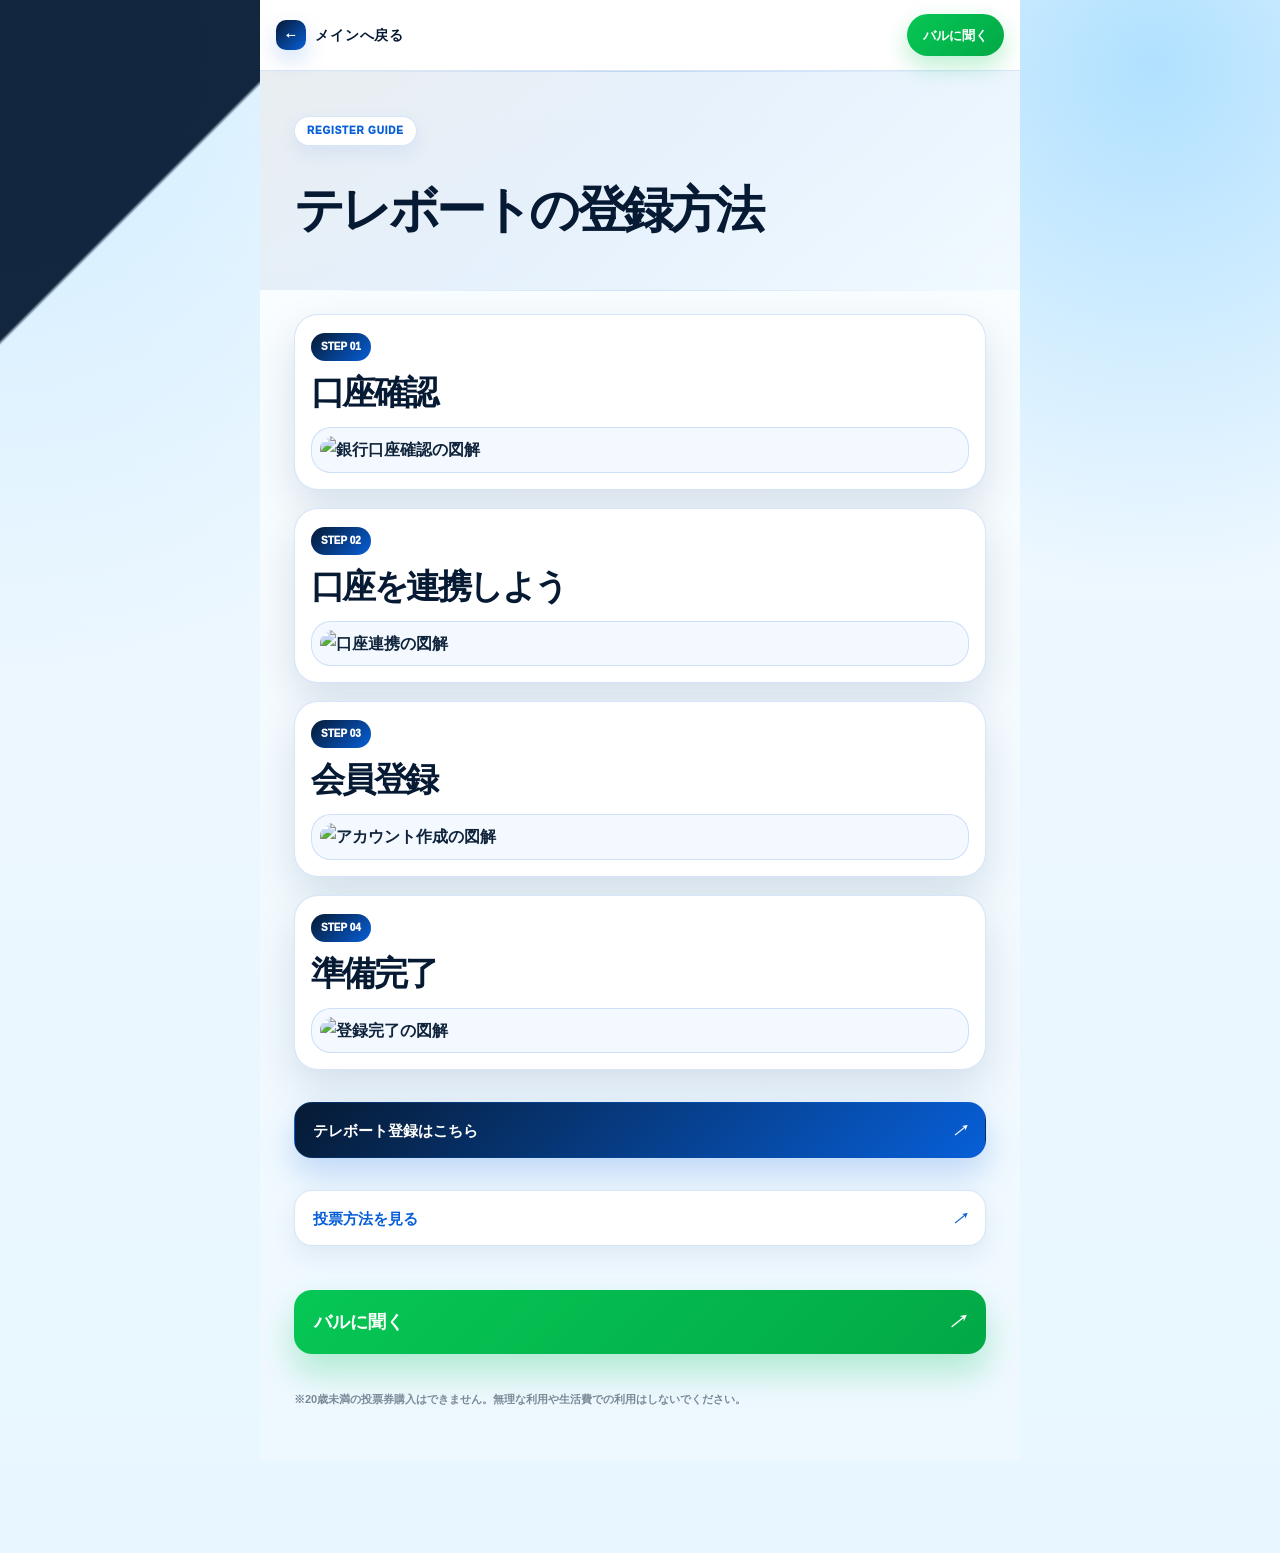
==== register.html @ 145c575f "Add files via upload" ====
<!doctype html>
<html lang="ja">
<head>
  <meta charset="utf-8">
  <meta name="viewport" content="width=device-width, initial-scale=1">
  <title>BARU | テレボート登録方法</title>
  <link rel="stylesheet" href="./style.css">
</head>
<body>
  <div class="site-shell">
    <header class="site-header">
      <a class="brand" href="./index.html#how"><span>←</span>メインへ戻る</a>
      <a class="header-cta" href="https://lin.ee/6KYOaDb" target="_blank" rel="noopener">バルに聞く</a>
    </header>

    <main>
      <section class="section detail-page">
        <p class="label">REGISTER GUIDE</p>
        <h1>テレボートの登録方法</h1>
      </section>

      <section class="section detail-flow">
        <article class="detail-step">
          <small>STEP 01</small>
          <h2>口座確認</h2>
          <figure><img src="./assets/baru-register-step-1.webp" alt="銀行口座確認の図解"></figure>
        </article>

        <article class="detail-step">
          <small>STEP 02</small>
          <h2>口座を連携しよう</h2>
          <figure><img src="./assets/baru-register-step-2.webp" alt="口座連携の図解"></figure>
        </article>

        <article class="detail-step">
          <small>STEP 03</small>
          <h2>会員登録</h2>
          <figure><img src="./assets/baru-register-step-3.webp" alt="アカウント作成の図解"></figure>
        </article>

        <article class="detail-step">
          <small>STEP 04</small>
          <h2>準備完了</h2>
          <figure><img src="./assets/baru-register-step-4.webp" alt="登録完了の図解"></figure>
        </article>

        <a class="secondary-cta teleboat-cta" href="https://www.boatrace.jp/bosyu/sp/apply/" target="_blank" rel="noopener">テレボート登録はこちら <i>↗</i></a>
        <a class="secondary-cta" href="./vote.html">投票方法を見る <i>↗</i></a>
        <a class="primary-cta line-cta large" href="https://lin.ee/6KYOaDb" target="_blank" rel="noopener">バルに聞く <i>↗</i></a>
        <p class="safety-note">※20歳未満の投票券購入はできません。無理な利用や生活費での利用はしないでください。</p>
      </section>
    </main>
  </div>
</body>
</html>
---- style.css ----
:root{
  --bg:#edf7ff;
  --bg2:#f9fdff;
  --card:#ffffff;
  --navy:#061a33;
  --navy2:#073160;
  --blue:#075fd8;
  --blue2:#0aa0ff;
  --sky:#dff4ff;
  --text:#10243c;
  --muted:#63758a;
  --line:#06c755;
  --red:#e94f52;
  --border:rgba(7,95,216,.16);
  --shadow:0 18px 42px rgba(7,49,96,.13);
  --deepShadow:0 24px 52px rgba(6,26,51,.18);
  --font:"BIZ UDPGothic","Yu Gothic UI","Yu Gothic",Meiryo,sans-serif;
}
*{box-sizing:border-box}
html{scroll-behavior:smooth}
body{
  margin:0;
  color:var(--text);
  background:
    linear-gradient(135deg,rgba(6,26,51,.94) 0 12%,transparent 12.2%),
    radial-gradient(circle at 90% 4%,rgba(10,160,255,.30),transparent 28%),
    radial-gradient(circle at 0 0,rgba(10,160,255,.18),transparent 34%),
    linear-gradient(180deg,var(--bg2) 0%,var(--bg) 42%,#e8f7ff 100%);
  font-family:var(--font);
  font-weight:700;
  line-height:1.72;
  overflow-x:hidden;
  padding-bottom:92px;
}
a{color:inherit;text-decoration:none}
img{display:block;max-width:100%}
h1,h2,p{margin:0}
h1,h2{
  color:var(--navy);
  font-family:var(--font);
  font-weight:950;
  letter-spacing:-.075em;
  line-height:1.12;
}
h1{font-size:clamp(40px,12vw,60px)}
h2{font-size:clamp(30px,9.4vw,44px)}

.site-shell{
  width:min(100%,480px);
  margin:0 auto;
  overflow:hidden;
  background:linear-gradient(180deg,#fbfeff,#eef8ff);
}
.site-header{
  position:sticky;
  top:0;
  z-index:20;
  display:flex;
  align-items:center;
  justify-content:space-between;
  padding:14px 16px;
  background:rgba(255,255,255,.88);
  backdrop-filter:blur(14px);
  border-bottom:1px solid var(--border);
}
.brand{
  display:flex;
  align-items:center;
  gap:9px;
  color:var(--navy);
  font:950 14px/1 var(--font);
  letter-spacing:.06em;
}
.brand span{
  display:grid;
  place-items:center;
  width:30px;
  height:30px;
  border-radius:10px;
  color:#fff;
  background:linear-gradient(135deg,var(--navy),var(--blue));
  box-shadow:0 10px 22px rgba(7,95,216,.18);
}
.header-cta{
  display:grid;
  place-items:center;
  min-height:42px;
  padding:0 16px;
  border-radius:999px;
  color:#fff;
  background:linear-gradient(135deg,var(--line),#02a946);
  box-shadow:0 10px 24px rgba(6,199,85,.28);
  font:950 13px/1 var(--font);
}

.section{
  position:relative;
  padding:52px 18px;
}
.section:not(.hero)::before{
  content:"";
  position:absolute;
  left:18px;
  right:18px;
  top:0;
  height:1px;
  background:linear-gradient(90deg,transparent,rgba(7,95,216,.18),transparent);
}
.hero{
  padding:28px 18px 54px;
  background:
    linear-gradient(145deg,rgba(6,26,51,.07),rgba(7,95,216,.08) 46%,rgba(10,160,255,.035)),
    radial-gradient(circle at 92% 8%,rgba(10,160,255,.28),transparent 34%);
}
.hero::before{
  content:"";
  position:absolute;
  top:22px;
  right:-70px;
  width:190px;
  height:30px;
  transform:rotate(-18deg);
  background:linear-gradient(90deg,transparent,rgba(7,95,216,.18),rgba(6,26,51,.24),transparent);
}
.hero-g63{
  position:relative;
  margin:0 0 24px;
  padding:10px;
  overflow:hidden;
  border-radius:26px;
  background:linear-gradient(145deg,#fff,#edf7ff);
  border:1px solid rgba(6,26,51,.12);
  box-shadow:var(--deepShadow);
  transform:rotate(-.8deg);
}
.hero-g63 img{
  width:100%;
  height:310px;
  object-fit:cover;
  object-position:64% center;
  border-radius:20px;
  filter:brightness(.90) contrast(1.05) saturate(.94);
}
.hero-g63 figcaption{
  position:absolute;
  left:24px;
  bottom:24px;
  z-index:1;
  min-height:38px;
  display:inline-flex;
  align-items:center;
  padding:0 14px;
  border-radius:999px;
  color:#fff;
  background:rgba(6,26,51,.82);
  backdrop-filter:blur(8px);
  font:950 14px/1 var(--font);
}
.hero-ledger{
  display:grid;
  grid-template-columns:1fr auto 1fr;
  align-items:center;
  gap:8px;
  margin:0 0 24px;
  padding:10px;
  border-radius:22px;
  background:#fff;
  border:1px solid var(--border);
  box-shadow:var(--shadow);
}
.hero-ledger span{
  display:grid;
  place-items:center;
  min-height:48px;
  padding:0 8px;
  border-radius:16px;
  color:#fff;
  background:linear-gradient(135deg,var(--navy),var(--blue));
  font:950 14px/1 var(--font);
}
.hero-ledger span:first-child{background:linear-gradient(135deg,#ff5a63,#d93649)}
.hero-ledger i{color:var(--blue);font-style:normal;font-weight:950}
.hero h1{
  color:var(--navy);
  text-shadow:0 2px 0 rgba(255,255,255,.9);
}
.hero-copy,.copy{
  margin-top:20px;
  color:var(--muted);
  font-size:14px;
}
.copy p+p{margin-top:12px}

.label{
  display:inline-flex;
  align-items:center;
  min-height:30px;
  margin:0 0 18px;
  padding:6px 12px;
  border-radius:999px;
  color:var(--blue);
  background:#fff;
  border:1px solid var(--border);
  box-shadow:0 8px 20px rgba(7,95,216,.08);
  font:950 10px/1 var(--font);
  letter-spacing:.08em;
}
.label::after{display:none}
.primary-cta{
  display:flex;
  align-items:center;
  justify-content:space-between;
  gap:18px;
  min-height:58px;
  margin-top:26px;
  padding:0 20px;
  border-radius:18px;
  color:#fff;
  background:linear-gradient(135deg,var(--line),#02a946);
  box-shadow:0 18px 34px rgba(6,199,85,.28);
  font:950 17px/1 var(--font);
}
.primary-cta.large{min-height:64px;font-size:18px}
.secondary-cta{
  display:flex;
  align-items:center;
  justify-content:space-between;
  gap:18px;
  min-height:56px;
  margin-top:14px;
  padding:0 18px;
  border-radius:18px;
  color:var(--blue);
  background:#fff;
  border:1px solid var(--border);
  box-shadow:0 10px 24px rgba(7,49,96,.08);
  font:950 15px/1 var(--font);
}
.teleboat-cta{
  color:#fff;
  background:linear-gradient(135deg,var(--navy),var(--blue));
  border-color:rgba(7,95,216,.24);
  box-shadow:0 16px 34px rgba(7,95,216,.22);
}

.result-section,.support-section,.final-section{
  margin:0 14px 20px;
  border-radius:28px;
  background:#fff;
  box-shadow:var(--shadow);
}
.result-section h2,.turning-section h2,.how-section h2,.support-section h2,.voices-section h2,.view-section h2,.final-section h2{
  color:var(--navy);
}
.turning-section{
  background:
    radial-gradient(circle at 92% 12%,rgba(10,160,255,.16),transparent 30%),
    #f5fbff;
}
.recommend-grid{
  display:grid;
  gap:16px;
  margin-top:26px;
}
.recommend-card{
  display:grid;
  grid-template-columns:1fr;
  gap:12px;
  min-height:0;
  padding:12px;
  border-radius:24px;
  background:linear-gradient(145deg,#fff,#f2f9ff);
  border:1px solid var(--border);
  box-shadow:var(--shadow);
}
.recommend-card figure{
  margin:0;
  overflow:hidden;
  border-radius:18px;
  background:#061a33;
}
.recommend-card img{
  width:100%;
  height:190px;
  object-fit:cover;
  object-position:center top;
}
.recommend-card small,.guide-card span{
  color:var(--blue);
  font:950 10px/1 var(--font);
  letter-spacing:.08em;
}
.recommend-card b,.guide-card b{
  display:block;
  margin-top:5px;
  color:var(--navy);
  font-size:23px;
  line-height:1.2;
}
.recommend-card p,.guide-card p{color:var(--muted);font-size:13px}
.recommend-card i{
  display:inline-flex;
  align-items:center;
  justify-content:center;
  min-height:34px;
  width:100%;
  margin-top:4px;
  padding:0 14px;
  border-radius:14px;
  color:#fff;
  background:linear-gradient(135deg,var(--navy),var(--blue));
  font-style:normal;
  font-weight:950;
  font-size:14px;
}
.recommend-card-top img{object-position:center top}
.safety-note{
  margin-top:18px;
  color:#7a8998;
  font-size:11px;
  line-height:1.7;
}

.how-section{
  margin-top:8px;
  border-radius:28px 28px 0 0;
  background:#fff;
  box-shadow:0 -18px 40px rgba(6,26,51,.06);
}
.guide-grid{
  display:grid;
  gap:12px;
  margin-top:24px;
}
.guide-card{
  display:grid;
  min-height:90px;
  padding:16px;
  border-radius:18px;
  background:linear-gradient(135deg,#f3fbff,#fff);
  border:1px solid var(--border);
  box-shadow:0 10px 24px rgba(7,49,96,.08);
}
.guide-card p{
  margin-top:8px;
  display:inline-flex;
  width:max-content;
  min-height:30px;
  align-items:center;
  padding:0 10px;
  border-radius:999px;
  color:#fff;
  background:var(--blue);
  font-weight:950;
}

.support-section{
  color:#fff;
  background:
    linear-gradient(135deg,rgba(255,255,255,.08),transparent),
    linear-gradient(135deg,var(--navy),#064a9c 76%,var(--blue));
}
.support-section h2,.support-section .label{color:#fff}
.support-section .label{
  background:rgba(255,255,255,.12);
  border-color:rgba(255,255,255,.18);
}
.support-section .copy{color:rgba(255,255,255,.78)}

.swipe-hint{
  margin-top:16px;
  color:var(--muted);
  text-align:right;
  font-size:12px;
}
.voice-slider,.result-slider{
  display:flex;
  gap:12px;
  overflow-x:auto;
  scroll-snap-type:x mandatory;
  margin:22px -18px 0;
  padding:0 18px 12px;
}
.voice-slider::-webkit-scrollbar,.result-slider::-webkit-scrollbar{display:none}
.voice-card{
  flex:0 0 82%;
  scroll-snap-align:start;
  min-height:150px;
  margin:0;
  overflow:hidden;
  border-radius:20px;
  background:#fff;
  box-shadow:var(--shadow);
  border:1px solid var(--border);
}
.voice-image-card{padding:0}
.voice-image-card img{
  width:100%;
  aspect-ratio:9/13;
  object-fit:cover;
  object-position:center top;
  filter:contrast(1.02) saturate(.96);
}
.voice-card small{color:var(--blue);font:950 9px var(--font);letter-spacing:.08em}
.voice-card p{margin-top:18px;font-size:22px;line-height:1.5}
.view-section{
  background:linear-gradient(180deg,#f7fcff,#edf7ff);
}
.result-card{
  flex:0 0 82%;
  scroll-snap-align:start;
  margin:0;
  overflow:hidden;
  border-radius:22px;
  background:#fff;
  box-shadow:var(--shadow);
  border:1px solid var(--border);
}
.result-card img{
  width:100%;
  aspect-ratio:3/4;
  object-fit:cover;
  object-position:center;
  filter:brightness(.92) contrast(1.06) saturate(.95);
}
.result-card:first-child img{object-position:center 34%}
.result-card:nth-child(2) img{object-position:center 44%}
.result-card:nth-child(3) img{object-position:center 38%}
.result-card:nth-child(4) img{object-position:center 42%}
.wide-image{
  margin:24px 0 0;
  overflow:hidden;
  border-radius:22px;
  background:#fff;
  box-shadow:var(--shadow);
}
.wide-image img{
  width:100%;
  height:300px;
  object-fit:cover;
  object-position:center 36%;
}
.one-line{
  font-size:clamp(27px,7vw,38px);
  white-space:nowrap;
  letter-spacing:-.08em;
}
.footer{
  padding:32px 18px;
  color:#8292a3;
  font-size:11px;
  letter-spacing:.12em;
}

.detail-page{
  padding-top:44px;
  background:
    linear-gradient(145deg,rgba(6,26,51,.07),rgba(7,95,216,.08) 46%,rgba(10,160,255,.035));
}
.detail-page h1{
  margin-top:18px;
  color:var(--navy);
  font-size:clamp(36px,10vw,50px);
}
.detail-flow{
  display:grid;
  gap:18px;
  padding-top:24px;
}
.detail-step{
  padding:16px;
  border-radius:24px;
  background:#fff;
  border:1px solid var(--border);
  box-shadow:var(--shadow);
}
.detail-step small{
  display:inline-flex;
  align-items:center;
  min-height:28px;
  padding:0 10px;
  border-radius:999px;
  color:#fff;
  background:linear-gradient(135deg,var(--navy),var(--blue));
  font:950 10px/1 var(--font);
}
.detail-step h2{
  margin-top:12px;
  font-size:clamp(24px,7vw,34px);
  color:var(--navy);
}
.detail-step p{
  margin-top:12px;
  color:var(--muted);
  font-size:13px;
}
.detail-step figure{
  margin:16px 0 0;
  padding:8px;
  border-radius:20px;
  background:#f4f9ff;
  border:1px solid var(--border);
  overflow:hidden;
}
.detail-step img{
  width:100%;
  height:auto;
  border-radius:14px;
}

.bottom-nav{
  position:fixed;
  left:50%;
  bottom:12px;
  z-index:40;
  transform:translateX(-50%);
  width:min(448px,calc(100% - 22px));
  display:grid;
  grid-template-columns:repeat(4,1fr);
  gap:8px;
  padding:8px;
  border-radius:20px;
  background:rgba(255,255,255,.88);
  backdrop-filter:blur(14px);
  box-shadow:0 18px 42px rgba(7,49,96,.17);
  border:1px solid var(--border);
}
.bottom-nav a{
  display:grid;
  place-items:center;
  min-height:42px;
  border-radius:14px;
  color:var(--muted);
  font-size:11px;
  font-weight:950;
}
.bottom-nav .win{
  color:#fff;
  background:var(--line);
}

@media (min-width:760px){
  .site-shell{width:min(100%,760px)}
  .section{padding-left:34px;padding-right:34px}
  .guide-grid{grid-template-columns:1fr 1fr}
  .recommend-grid{grid-template-columns:1fr}
  .recommend-card{
    grid-template-columns:250px 1fr;
    align-items:center;
    padding:14px;
  }
  .recommend-card img{
    height:150px;
  }
  .bottom-nav{width:min(720px,calc(100% - 40px))}
}
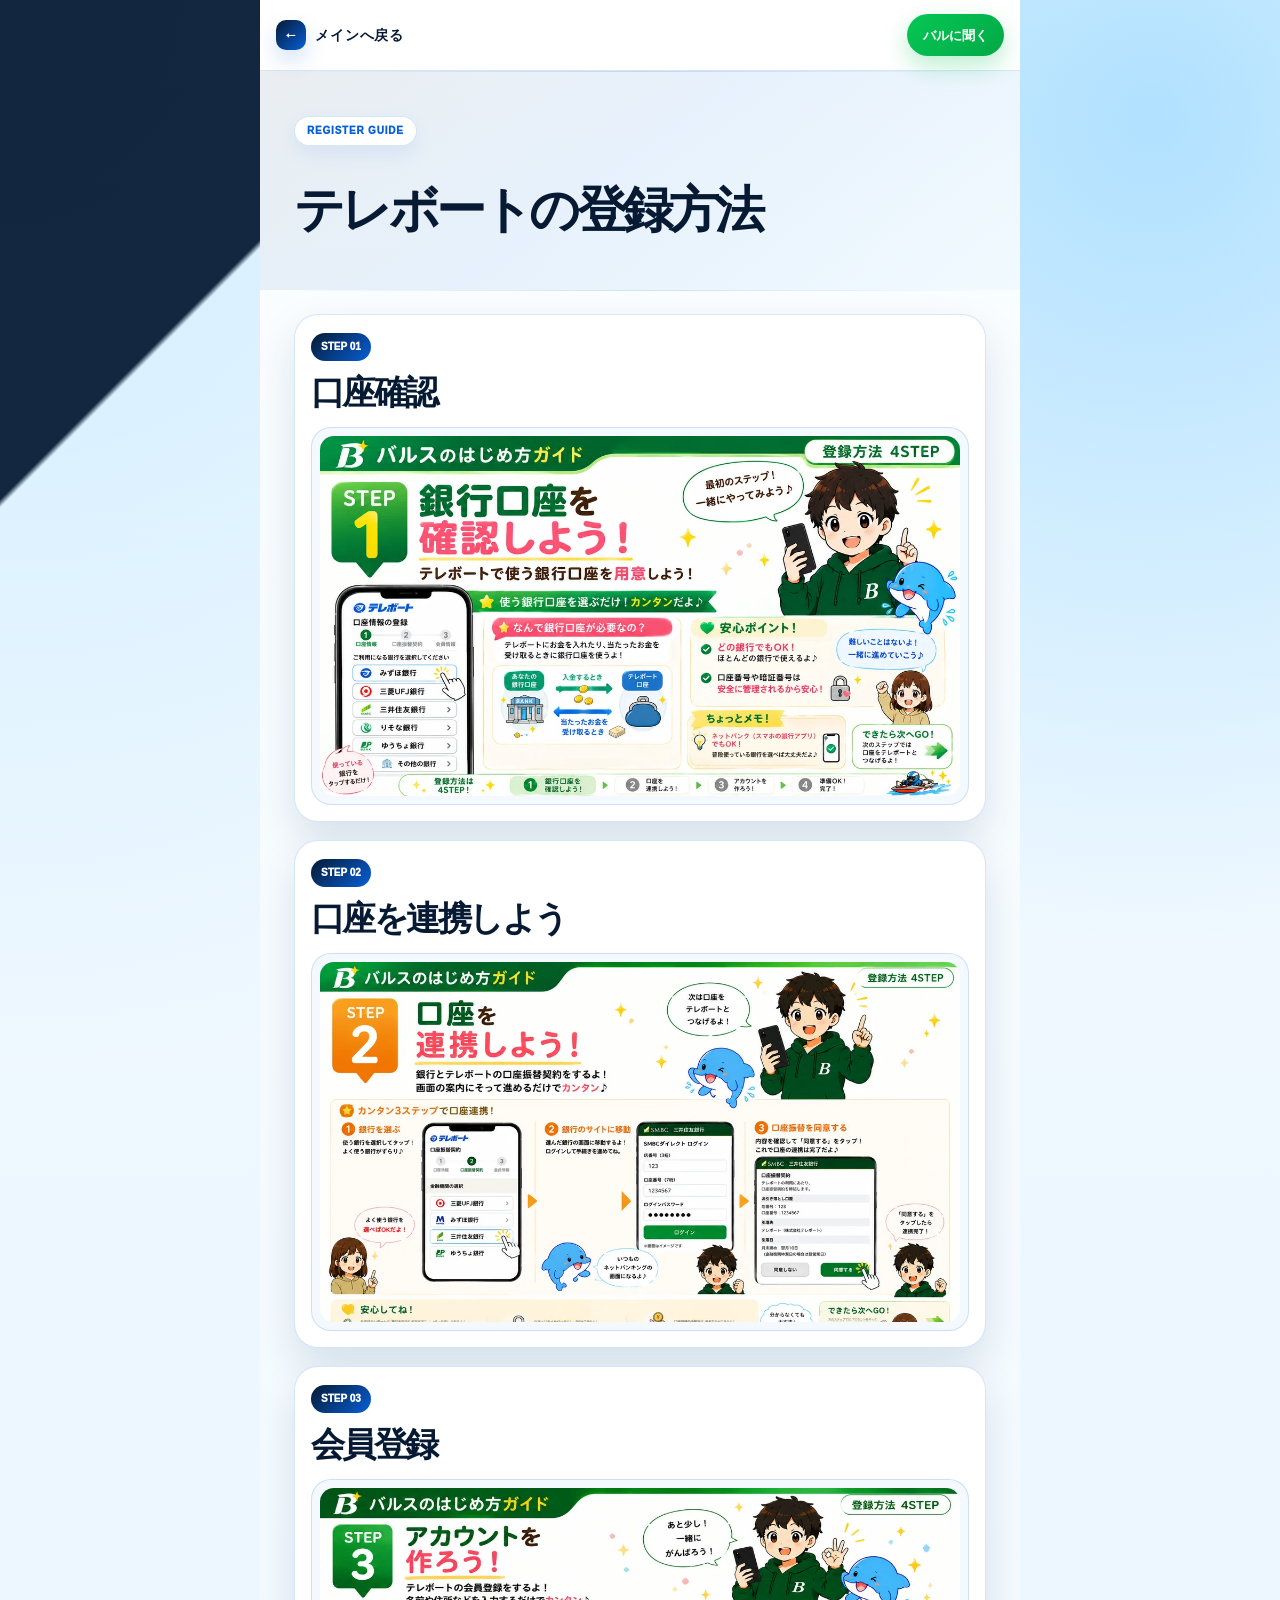
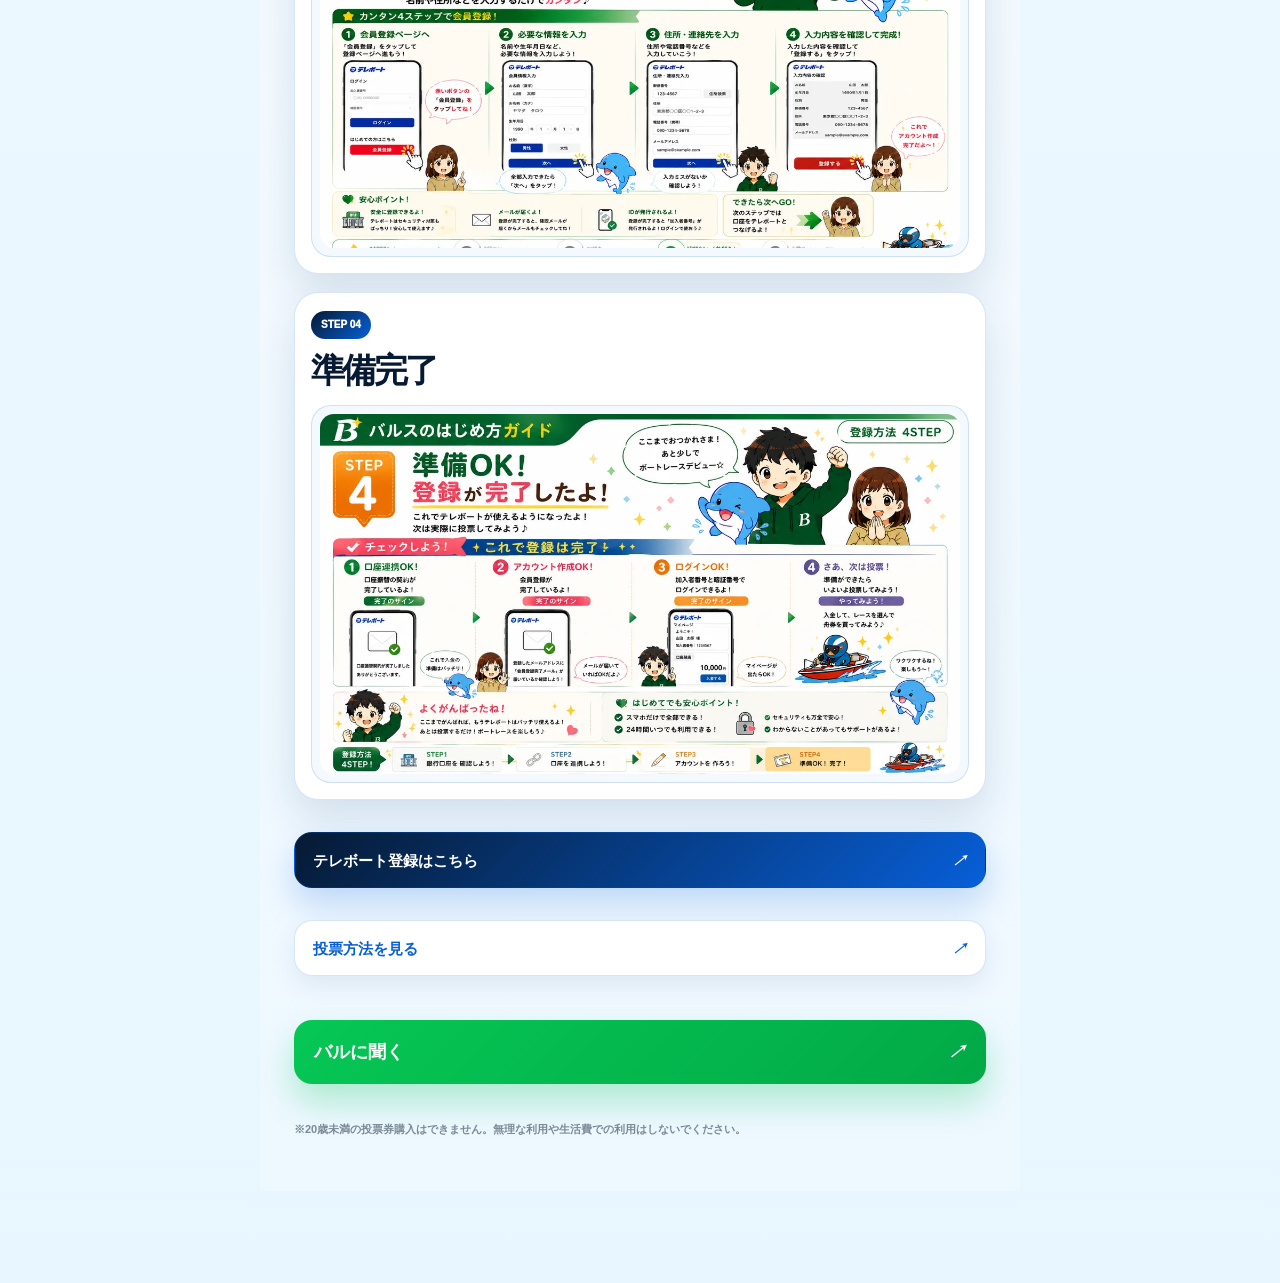
==== commit 2edc5340: "Add files via upload" ====
--- a/register.html
+++ b/register.html
@@ -1,4 +1,4 @@
-<!doctype html>
+﻿<!doctype html>
 <html lang="ja">
 <head>
   <meta charset="utf-8">
@@ -23,25 +23,25 @@
         <article class="detail-step">
           <small>STEP 01</small>
           <h2>口座確認</h2>
-          <figure><img src="./assets/baru-register-step-1.webp" alt="銀行口座確認の図解"></figure>
+          <figure><img src="./baru-register-step-1.webp" alt="銀行口座確認の図解"></figure>
         </article>
 
         <article class="detail-step">
           <small>STEP 02</small>
           <h2>口座を連携しよう</h2>
-          <figure><img src="./assets/baru-register-step-2.webp" alt="口座連携の図解"></figure>
+          <figure><img src="./baru-register-step-2.webp" alt="口座連携の図解"></figure>
         </article>
 
         <article class="detail-step">
           <small>STEP 03</small>
           <h2>会員登録</h2>
-          <figure><img src="./assets/baru-register-step-3.webp" alt="アカウント作成の図解"></figure>
+          <figure><img src="./baru-register-step-3.webp" alt="アカウント作成の図解"></figure>
         </article>
 
         <article class="detail-step">
           <small>STEP 04</small>
           <h2>準備完了</h2>
-          <figure><img src="./assets/baru-register-step-4.webp" alt="登録完了の図解"></figure>
+          <figure><img src="./baru-register-step-4.webp" alt="登録完了の図解"></figure>
         </article>
 
         <a class="secondary-cta teleboat-cta" href="https://www.boatrace.jp/bosyu/sp/apply/" target="_blank" rel="noopener">テレボート登録はこちら <i>↗</i></a>
@@ -53,3 +53,4 @@
   </div>
 </body>
 </html>
+
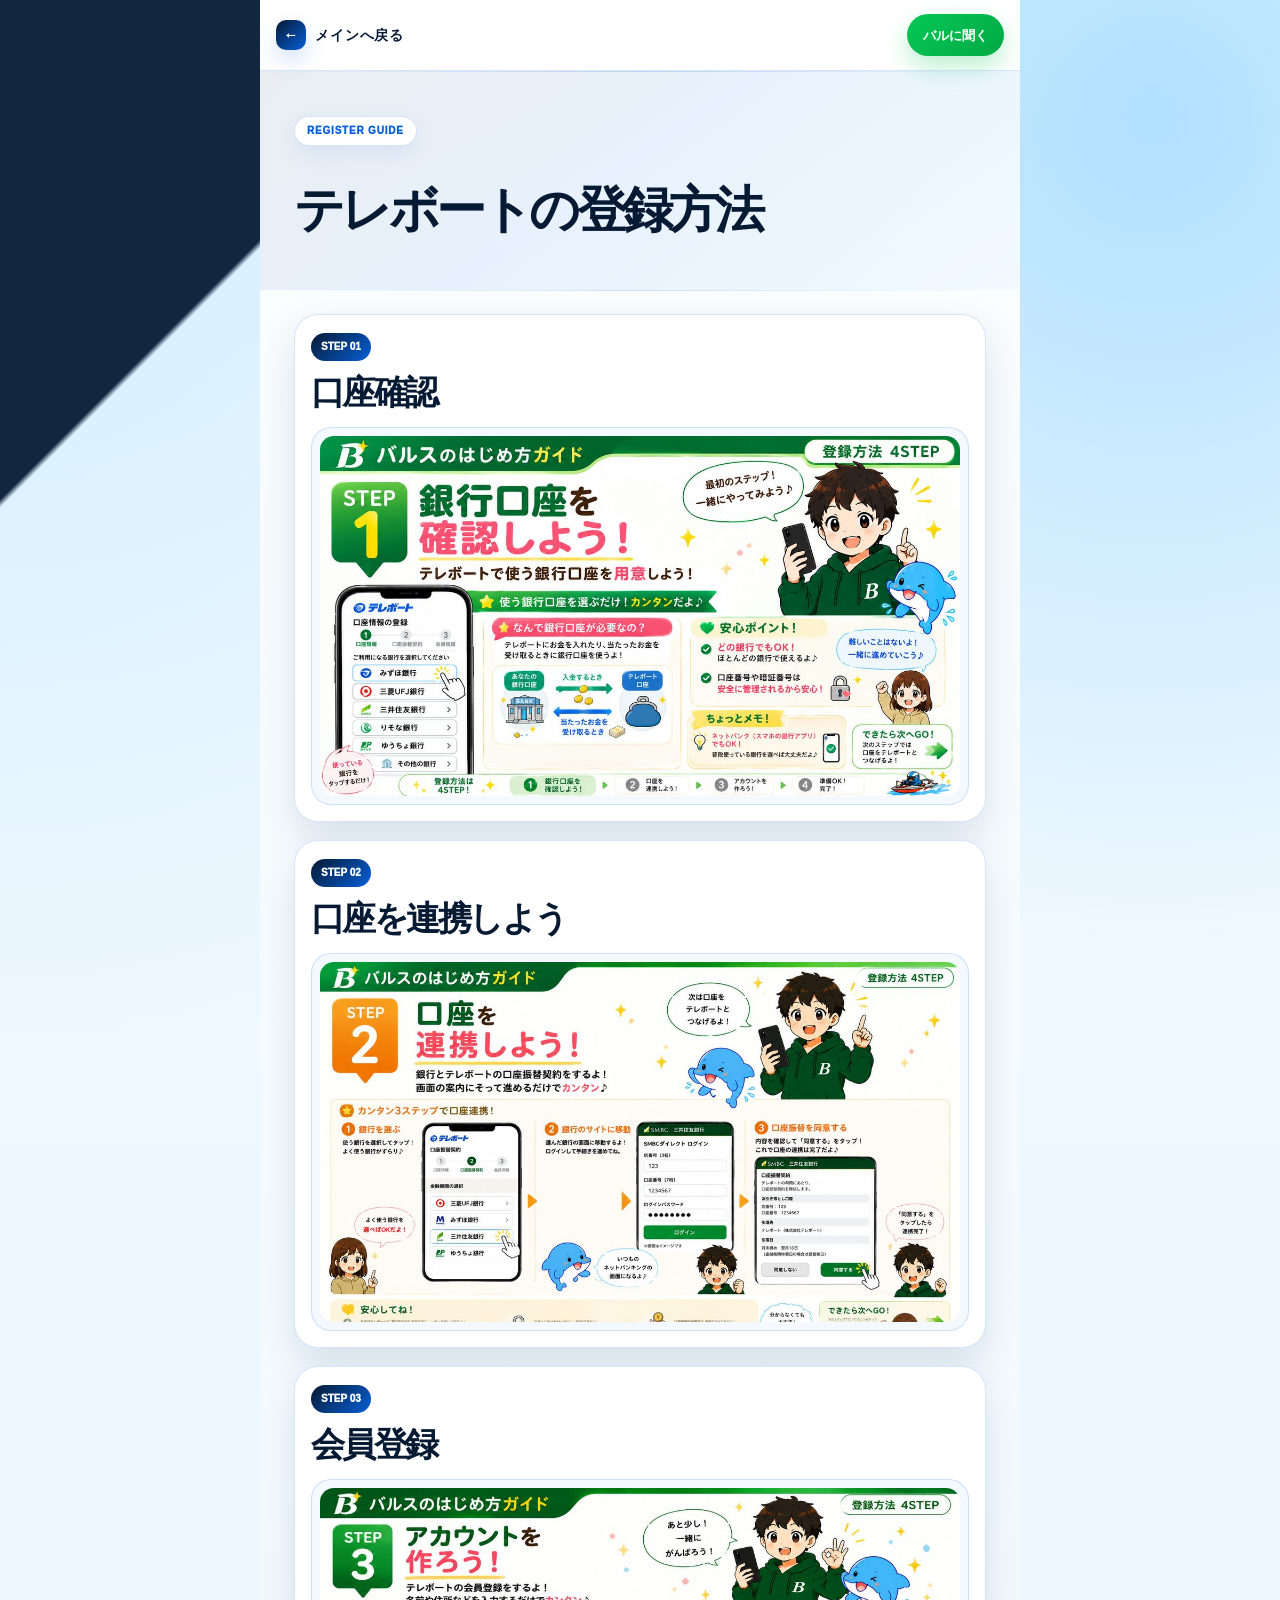
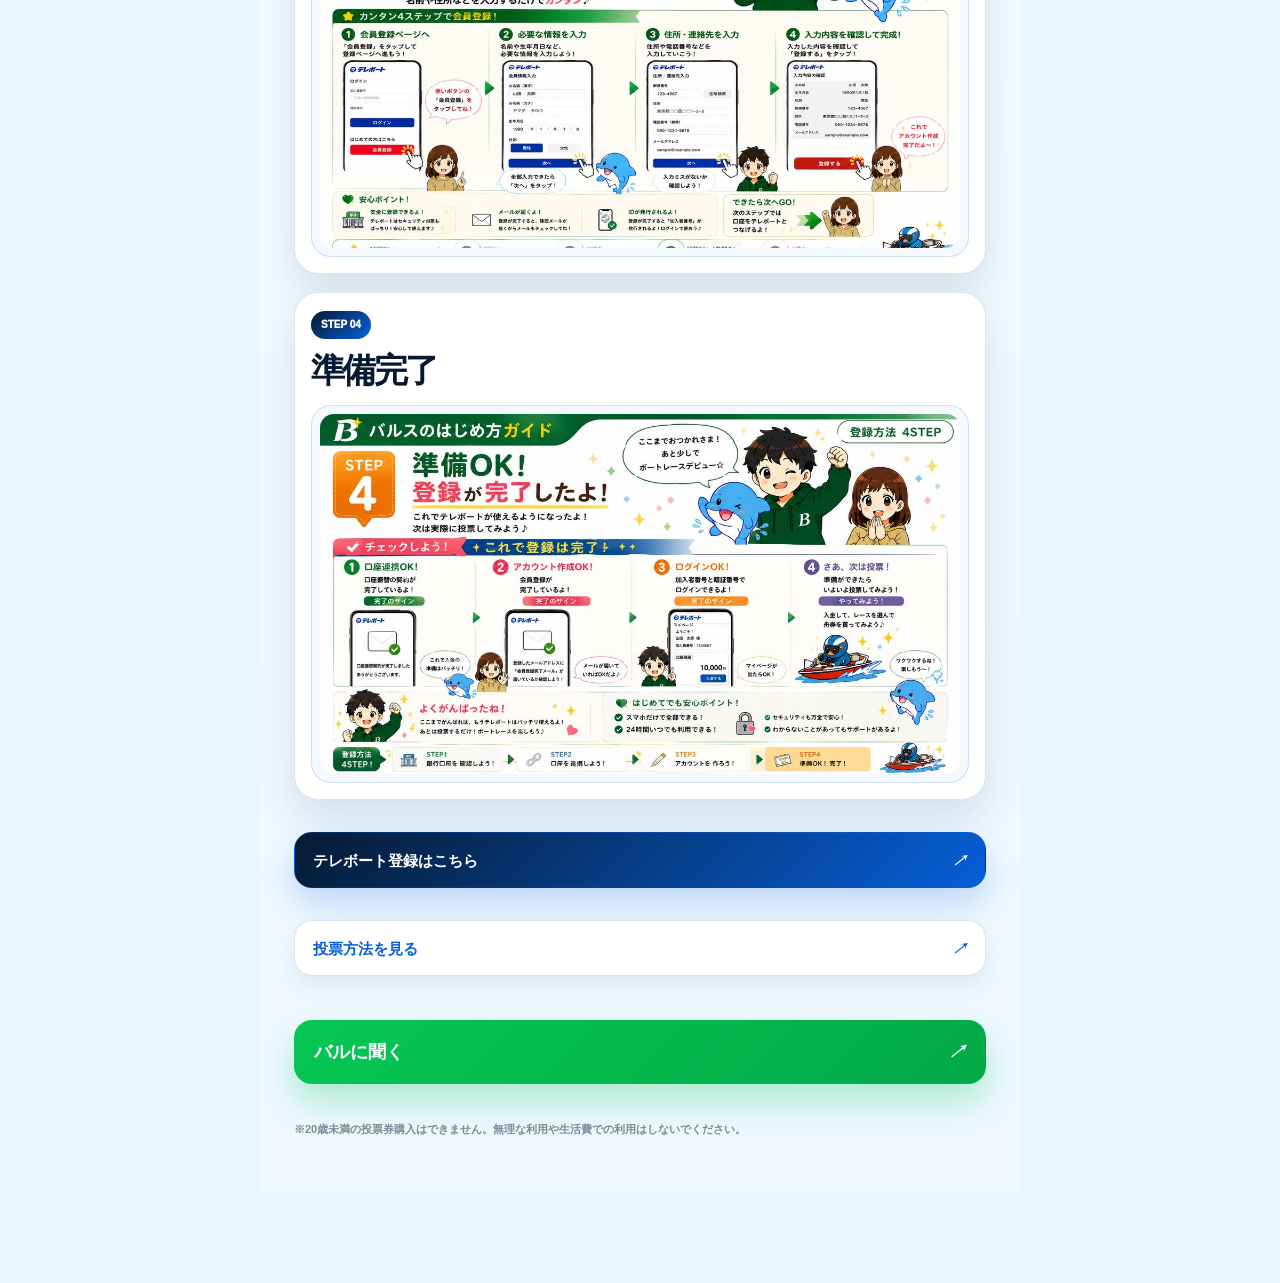
==== commit 42f00b04: "Add files via upload" ====
--- a/register.html
+++ b/register.html
@@ -1,4 +1,4 @@
-﻿<!doctype html>
+<!doctype html>
 <html lang="ja">
 <head>
   <meta charset="utf-8">
@@ -23,25 +23,25 @@
         <article class="detail-step">
           <small>STEP 01</small>
           <h2>口座確認</h2>
-          <figure><img src="./baru-register-step-1.webp" alt="銀行口座確認の図解"></figure>
+          <figure><img src="./baru-register-step-1.jpg" alt="銀行口座確認の図解"></figure>
         </article>
 
         <article class="detail-step">
           <small>STEP 02</small>
           <h2>口座を連携しよう</h2>
-          <figure><img src="./baru-register-step-2.webp" alt="口座連携の図解"></figure>
+          <figure><img src="./baru-register-step-2.jpg" alt="口座連携の図解"></figure>
         </article>
 
         <article class="detail-step">
           <small>STEP 03</small>
           <h2>会員登録</h2>
-          <figure><img src="./baru-register-step-3.webp" alt="アカウント作成の図解"></figure>
+          <figure><img src="./baru-register-step-3.jpg" alt="アカウント作成の図解"></figure>
         </article>
 
         <article class="detail-step">
           <small>STEP 04</small>
           <h2>準備完了</h2>
-          <figure><img src="./baru-register-step-4.webp" alt="登録完了の図解"></figure>
+          <figure><img src="./baru-register-step-4.jpg" alt="登録完了の図解"></figure>
         </article>
 
         <a class="secondary-cta teleboat-cta" href="https://www.boatrace.jp/bosyu/sp/apply/" target="_blank" rel="noopener">テレボート登録はこちら <i>↗</i></a>
@@ -53,4 +53,3 @@
   </div>
 </body>
 </html>
-
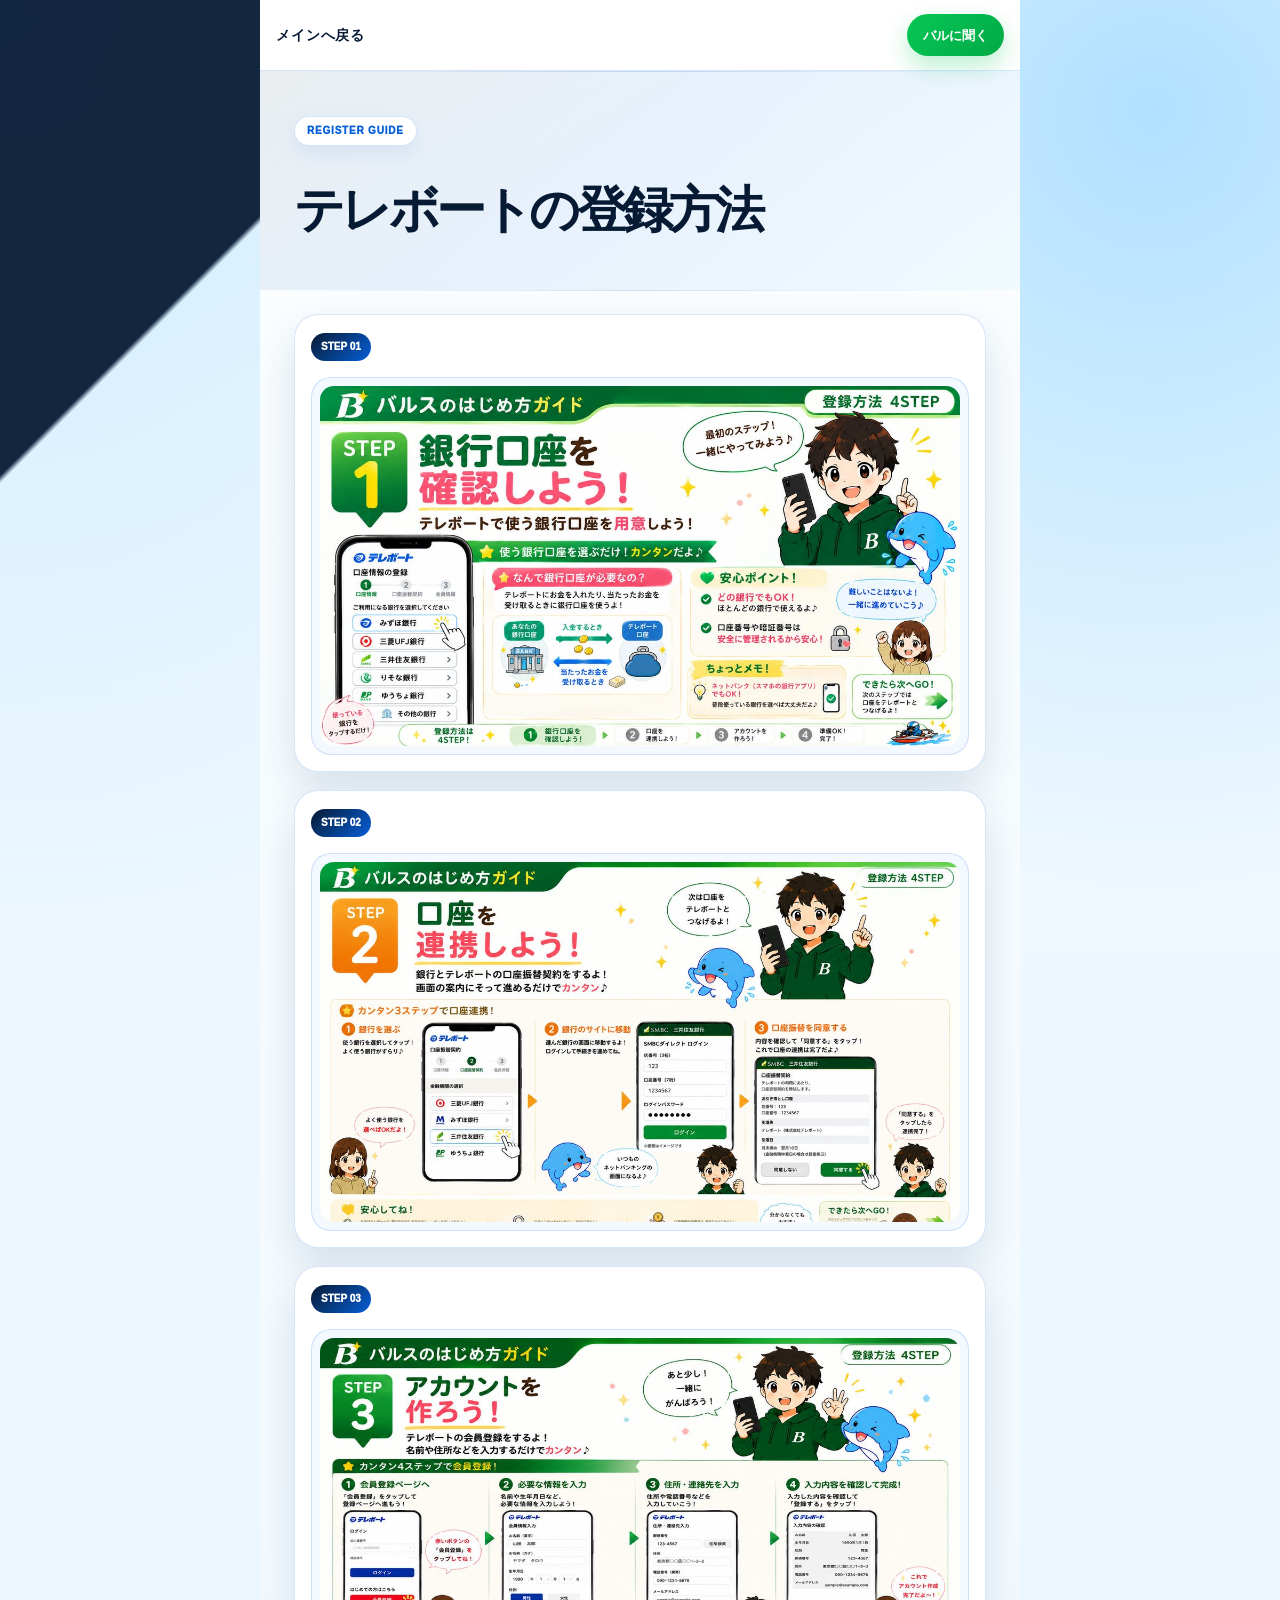
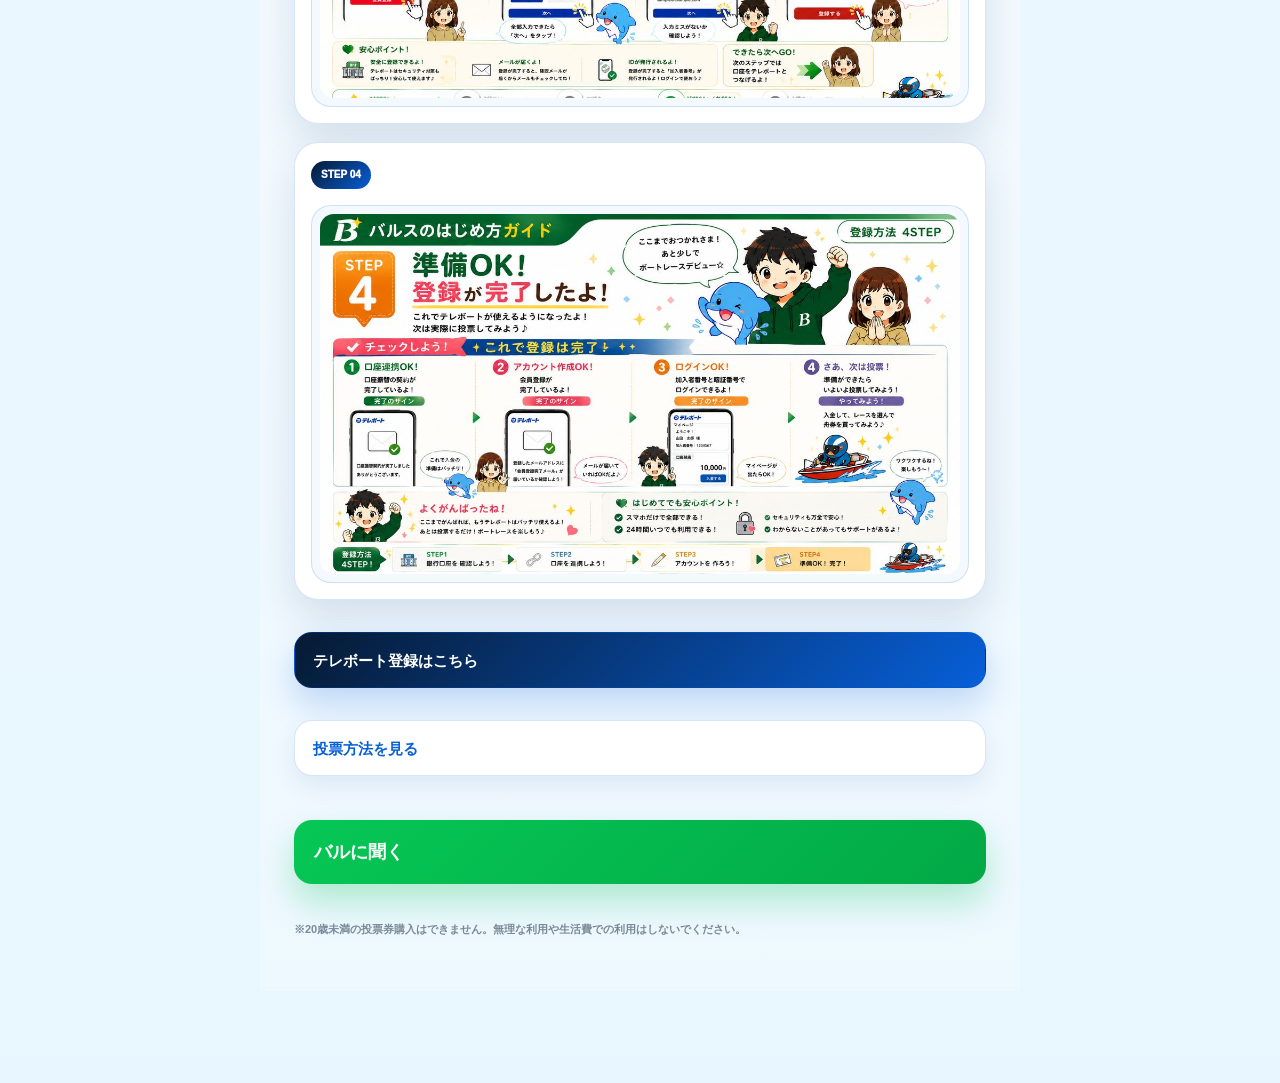
==== commit c7e8517b: "Add files via upload" ====
--- a/register.html
+++ b/register.html
@@ -9,7 +9,7 @@
 <body>
   <div class="site-shell">
     <header class="site-header">
-      <a class="brand" href="./index.html#how"><span>←</span>メインへ戻る</a>
+      <a class="brand" href="./index.html#how">メインへ戻る</a>
       <a class="header-cta" href="https://lin.ee/6KYOaDb" target="_blank" rel="noopener">バルに聞く</a>
     </header>
 
@@ -22,31 +22,27 @@
       <section class="section detail-flow">
         <article class="detail-step">
           <small>STEP 01</small>
-          <h2>口座確認</h2>
-          <figure><img src="./baru-register-step-1.jpg" alt="銀行口座確認の図解"></figure>
+          <figure><img src="./baru-register-step-1.jpg" alt="銀行口座確認の図解"></figure>
         </article>
 
         <article class="detail-step">
           <small>STEP 02</small>
-          <h2>口座を連携しよう</h2>
-          <figure><img src="./baru-register-step-2.jpg" alt="口座連携の図解"></figure>
+          <figure><img src="./baru-register-step-2.jpg" alt="口座連携の図解"></figure>
         </article>
 
         <article class="detail-step">
           <small>STEP 03</small>
-          <h2>会員登録</h2>
-          <figure><img src="./baru-register-step-3.jpg" alt="アカウント作成の図解"></figure>
+          <figure><img src="./baru-register-step-3.jpg" alt="アカウント作成の図解"></figure>
         </article>
 
         <article class="detail-step">
           <small>STEP 04</small>
-          <h2>準備完了</h2>
-          <figure><img src="./baru-register-step-4.jpg" alt="登録完了の図解"></figure>
+          <figure><img src="./baru-register-step-4.jpg" alt="登録完了の図解"></figure>
         </article>
 
-        <a class="secondary-cta teleboat-cta" href="https://www.boatrace.jp/bosyu/sp/apply/" target="_blank" rel="noopener">テレボート登録はこちら <i>↗</i></a>
-        <a class="secondary-cta" href="./vote.html">投票方法を見る <i>↗</i></a>
-        <a class="primary-cta line-cta large" href="https://lin.ee/6KYOaDb" target="_blank" rel="noopener">バルに聞く <i>↗</i></a>
+        <a class="secondary-cta teleboat-cta" href="https://www.boatrace.jp/bosyu/sp/apply/" target="_blank" rel="noopener">テレボート登録はこちら</a>
+        <a class="secondary-cta" href="./vote.html">投票方法を見る</a>
+        <a class="primary-cta line-cta large" href="https://lin.ee/6KYOaDb" target="_blank" rel="noopener">バルに聞く</a>
         <p class="safety-note">※20歳未満の投票券購入はできません。無理な利用や生活費での利用はしないでください。</p>
       </section>
     </main>
--- a/style.css
+++ b/style.css
@@ -156,9 +156,9 @@
   backdrop-filter:blur(8px);
   font:950 14px/1 var(--font);
 }
-.hero-ledger{
-  display:grid;
-  grid-template-columns:1fr auto 1fr;
+.hero-ledger{
+  display:grid;
+  grid-template-columns:1fr 1fr;
   align-items:center;
   gap:8px;
   margin:0 0 24px;
@@ -262,13 +262,13 @@
   gap:16px;
   margin-top:26px;
 }
-.recommend-card{
-  display:grid;
-  grid-template-columns:1fr;
-  gap:12px;
-  min-height:0;
-  padding:12px;
-  border-radius:24px;
+.recommend-card{
+  display:grid;
+  grid-template-columns:1fr;
+  gap:10px;
+  min-height:0;
+  padding:12px;
+  border-radius:24px;
   background:linear-gradient(145deg,#fff,#f2f9ff);
   border:1px solid var(--border);
   box-shadow:var(--shadow);
@@ -279,17 +279,17 @@
   border-radius:18px;
   background:#061a33;
 }
-.recommend-card img{
-  width:100%;
-  height:190px;
-  object-fit:cover;
-  object-position:center top;
-}
-.recommend-card small,.guide-card span{
-  color:var(--blue);
-  font:950 10px/1 var(--font);
-  letter-spacing:.08em;
-}
+.recommend-card img{
+  width:100%;
+  height:auto;
+  object-fit:contain;
+  object-position:center top;
+}
+.recommend-card small,.guide-card .guide-label{
+  color:var(--blue);
+  font:950 10px/1 var(--font);
+  letter-spacing:.08em;
+}
 .recommend-card b,.guide-card b{
   display:block;
   margin-top:5px;
@@ -327,23 +327,40 @@
   background:#fff;
   box-shadow:0 -18px 40px rgba(6,26,51,.06);
 }
-.guide-grid{
-  display:grid;
-  gap:12px;
-  margin-top:24px;
-}
-.guide-card{
-  display:grid;
-  min-height:90px;
-  padding:16px;
-  border-radius:18px;
-  background:linear-gradient(135deg,#f3fbff,#fff);
-  border:1px solid var(--border);
-  box-shadow:0 10px 24px rgba(7,49,96,.08);
-}
-.guide-card p{
-  margin-top:8px;
-  display:inline-flex;
+.guide-grid{
+  display:grid;
+  grid-template-columns:1fr;
+  gap:14px;
+  margin-top:24px;
+}
+.guide-card{
+  display:grid;
+  grid-template-columns:64px 1fr;
+  align-items:center;
+  column-gap:14px;
+  min-height:112px;
+  padding:16px;
+  border-radius:22px;
+  background:linear-gradient(135deg,#f3fbff,#fff);
+  border:1px solid var(--border);
+  box-shadow:0 10px 24px rgba(7,49,96,.08);
+}
+.guide-icon{
+  grid-row:1 / 4;
+  display:grid;
+  place-items:center;
+  width:58px;
+  height:58px;
+  border-radius:20px;
+  color:#fff;
+  background:linear-gradient(135deg,var(--navy),var(--blue));
+  box-shadow:0 12px 26px rgba(7,95,216,.18);
+  font:950 17px/1 var(--font);
+  letter-spacing:0;
+}
+.guide-card p{
+  margin-top:8px;
+  display:inline-flex;
   width:max-content;
   min-height:30px;
   align-items:center;
@@ -539,18 +556,11 @@
   background:var(--line);
 }
 
-@media (min-width:760px){
-  .site-shell{width:min(100%,760px)}
-  .section{padding-left:34px;padding-right:34px}
-  .guide-grid{grid-template-columns:1fr 1fr}
-  .recommend-grid{grid-template-columns:1fr}
-  .recommend-card{
-    grid-template-columns:250px 1fr;
-    align-items:center;
-    padding:14px;
-  }
-  .recommend-card img{
-    height:150px;
-  }
-  .bottom-nav{width:min(720px,calc(100% - 40px))}
-}
+@media (min-width:760px){
+  .site-shell{width:min(100%,760px)}
+  .section{padding-left:34px;padding-right:34px}
+  .guide-grid{grid-template-columns:1fr}
+  .recommend-grid{grid-template-columns:1fr}
+  .recommend-card{padding:14px}
+  .bottom-nav{width:min(720px,calc(100% - 40px))}
+}
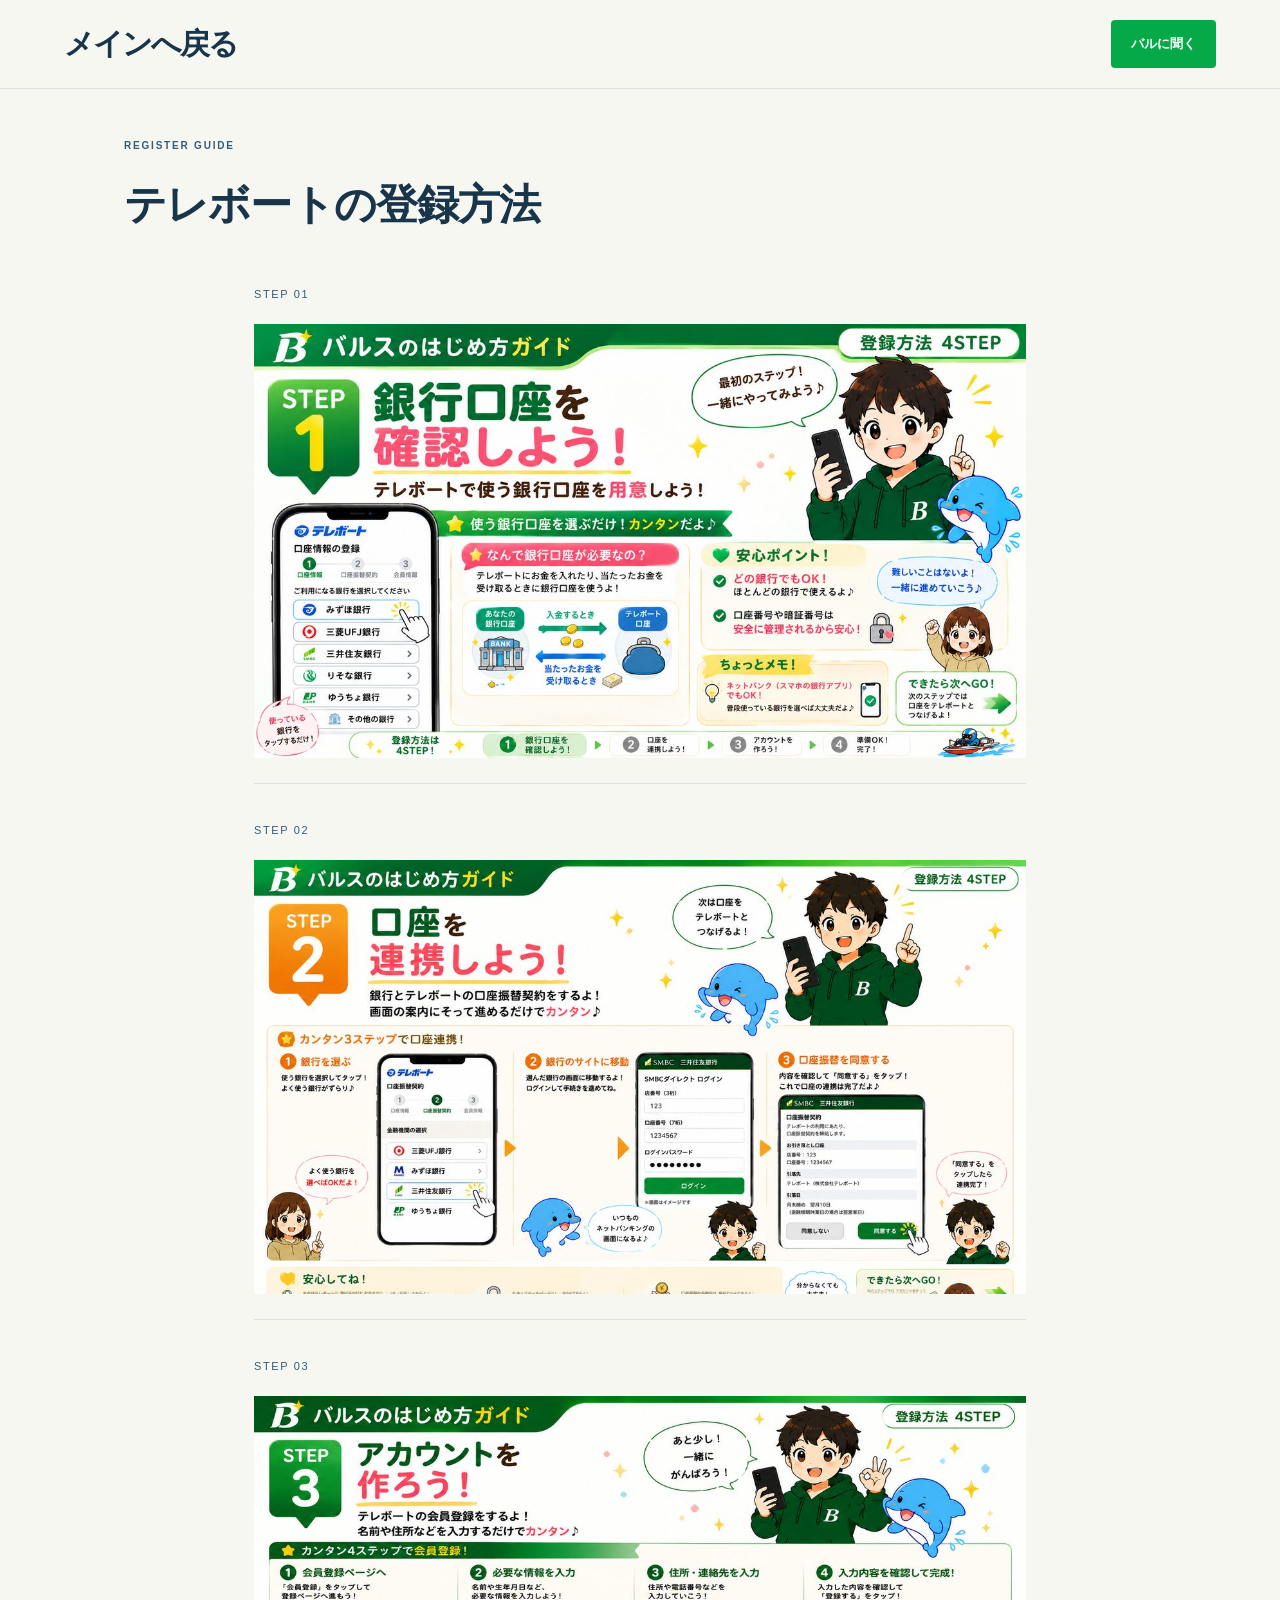
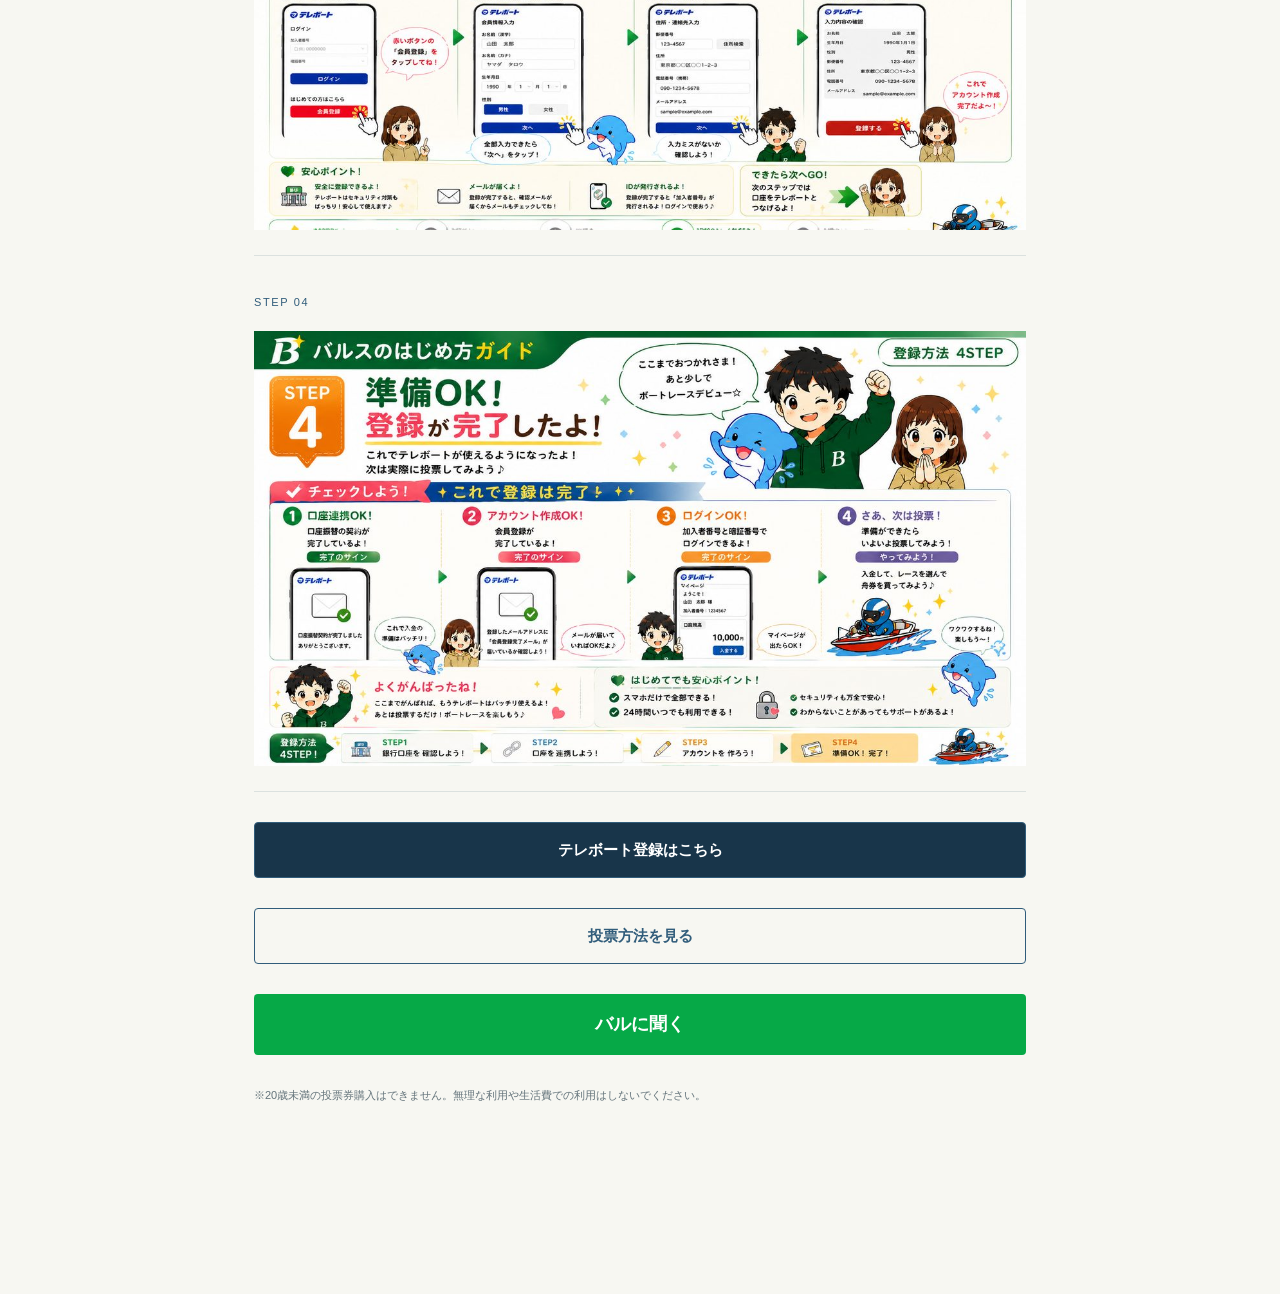
==== commit e5f196a0: "Add files via upload" ====
--- a/register.html
+++ b/register.html
@@ -4,7 +4,7 @@
   <meta charset="utf-8">
   <meta name="viewport" content="width=device-width, initial-scale=1">
   <title>BARU | テレボート登録方法</title>
-  <link rel="stylesheet" href="./style.css">
+  <link rel="stylesheet" href="./style.css?v=20261102-2">
 </head>
 <body>
   <div class="site-shell">
--- a/style.css
+++ b/style.css
@@ -1,566 +1,36 @@
-:root{
-  --bg:#edf7ff;
-  --bg2:#f9fdff;
-  --card:#ffffff;
-  --navy:#061a33;
-  --navy2:#073160;
-  --blue:#075fd8;
-  --blue2:#0aa0ff;
-  --sky:#dff4ff;
-  --text:#10243c;
-  --muted:#63758a;
-  --line:#06c755;
-  --red:#e94f52;
-  --border:rgba(7,95,216,.16);
-  --shadow:0 18px 42px rgba(7,49,96,.13);
-  --deepShadow:0 24px 52px rgba(6,26,51,.18);
-  --font:"BIZ UDPGothic","Yu Gothic UI","Yu Gothic",Meiryo,sans-serif;
-}
-*{box-sizing:border-box}
-html{scroll-behavior:smooth}
-body{
-  margin:0;
-  color:var(--text);
-  background:
-    linear-gradient(135deg,rgba(6,26,51,.94) 0 12%,transparent 12.2%),
-    radial-gradient(circle at 90% 4%,rgba(10,160,255,.30),transparent 28%),
-    radial-gradient(circle at 0 0,rgba(10,160,255,.18),transparent 34%),
-    linear-gradient(180deg,var(--bg2) 0%,var(--bg) 42%,#e8f7ff 100%);
-  font-family:var(--font);
-  font-weight:700;
-  line-height:1.72;
-  overflow-x:hidden;
-  padding-bottom:92px;
-}
-a{color:inherit;text-decoration:none}
-img{display:block;max-width:100%}
-h1,h2,p{margin:0}
-h1,h2{
-  color:var(--navy);
-  font-family:var(--font);
-  font-weight:950;
-  letter-spacing:-.075em;
-  line-height:1.12;
-}
-h1{font-size:clamp(40px,12vw,60px)}
-h2{font-size:clamp(30px,9.4vw,44px)}
-
-.site-shell{
-  width:min(100%,480px);
-  margin:0 auto;
-  overflow:hidden;
-  background:linear-gradient(180deg,#fbfeff,#eef8ff);
-}
-.site-header{
-  position:sticky;
-  top:0;
-  z-index:20;
-  display:flex;
-  align-items:center;
-  justify-content:space-between;
-  padding:14px 16px;
-  background:rgba(255,255,255,.88);
-  backdrop-filter:blur(14px);
-  border-bottom:1px solid var(--border);
-}
-.brand{
-  display:flex;
-  align-items:center;
-  gap:9px;
-  color:var(--navy);
-  font:950 14px/1 var(--font);
-  letter-spacing:.06em;
-}
-.brand span{
-  display:grid;
-  place-items:center;
-  width:30px;
-  height:30px;
-  border-radius:10px;
-  color:#fff;
-  background:linear-gradient(135deg,var(--navy),var(--blue));
-  box-shadow:0 10px 22px rgba(7,95,216,.18);
-}
-.header-cta{
-  display:grid;
-  place-items:center;
-  min-height:42px;
-  padding:0 16px;
-  border-radius:999px;
-  color:#fff;
-  background:linear-gradient(135deg,var(--line),#02a946);
-  box-shadow:0 10px 24px rgba(6,199,85,.28);
-  font:950 13px/1 var(--font);
-}
-
-.section{
-  position:relative;
-  padding:52px 18px;
-}
-.section:not(.hero)::before{
-  content:"";
-  position:absolute;
-  left:18px;
-  right:18px;
-  top:0;
-  height:1px;
-  background:linear-gradient(90deg,transparent,rgba(7,95,216,.18),transparent);
-}
-.hero{
-  padding:28px 18px 54px;
-  background:
-    linear-gradient(145deg,rgba(6,26,51,.07),rgba(7,95,216,.08) 46%,rgba(10,160,255,.035)),
-    radial-gradient(circle at 92% 8%,rgba(10,160,255,.28),transparent 34%);
-}
-.hero::before{
-  content:"";
-  position:absolute;
-  top:22px;
-  right:-70px;
-  width:190px;
-  height:30px;
-  transform:rotate(-18deg);
-  background:linear-gradient(90deg,transparent,rgba(7,95,216,.18),rgba(6,26,51,.24),transparent);
-}
-.hero-g63{
-  position:relative;
-  margin:0 0 24px;
-  padding:10px;
-  overflow:hidden;
-  border-radius:26px;
-  background:linear-gradient(145deg,#fff,#edf7ff);
-  border:1px solid rgba(6,26,51,.12);
-  box-shadow:var(--deepShadow);
-  transform:rotate(-.8deg);
-}
-.hero-g63 img{
-  width:100%;
-  height:310px;
-  object-fit:cover;
-  object-position:64% center;
-  border-radius:20px;
-  filter:brightness(.90) contrast(1.05) saturate(.94);
-}
-.hero-g63 figcaption{
-  position:absolute;
-  left:24px;
-  bottom:24px;
-  z-index:1;
-  min-height:38px;
-  display:inline-flex;
-  align-items:center;
-  padding:0 14px;
-  border-radius:999px;
-  color:#fff;
-  background:rgba(6,26,51,.82);
-  backdrop-filter:blur(8px);
-  font:950 14px/1 var(--font);
-}
-.hero-ledger{
-  display:grid;
-  grid-template-columns:1fr 1fr;
-  align-items:center;
-  gap:8px;
-  margin:0 0 24px;
-  padding:10px;
-  border-radius:22px;
-  background:#fff;
-  border:1px solid var(--border);
-  box-shadow:var(--shadow);
-}
-.hero-ledger span{
-  display:grid;
-  place-items:center;
-  min-height:48px;
-  padding:0 8px;
-  border-radius:16px;
-  color:#fff;
-  background:linear-gradient(135deg,var(--navy),var(--blue));
-  font:950 14px/1 var(--font);
-}
-.hero-ledger span:first-child{background:linear-gradient(135deg,#ff5a63,#d93649)}
-.hero-ledger i{color:var(--blue);font-style:normal;font-weight:950}
-.hero h1{
-  color:var(--navy);
-  text-shadow:0 2px 0 rgba(255,255,255,.9);
-}
-.hero-copy,.copy{
-  margin-top:20px;
-  color:var(--muted);
-  font-size:14px;
-}
-.copy p+p{margin-top:12px}
-
-.label{
-  display:inline-flex;
-  align-items:center;
-  min-height:30px;
-  margin:0 0 18px;
-  padding:6px 12px;
-  border-radius:999px;
-  color:var(--blue);
-  background:#fff;
-  border:1px solid var(--border);
-  box-shadow:0 8px 20px rgba(7,95,216,.08);
-  font:950 10px/1 var(--font);
-  letter-spacing:.08em;
-}
-.label::after{display:none}
-.primary-cta{
-  display:flex;
-  align-items:center;
-  justify-content:space-between;
-  gap:18px;
-  min-height:58px;
-  margin-top:26px;
-  padding:0 20px;
-  border-radius:18px;
-  color:#fff;
-  background:linear-gradient(135deg,var(--line),#02a946);
-  box-shadow:0 18px 34px rgba(6,199,85,.28);
-  font:950 17px/1 var(--font);
-}
-.primary-cta.large{min-height:64px;font-size:18px}
-.secondary-cta{
-  display:flex;
-  align-items:center;
-  justify-content:space-between;
-  gap:18px;
-  min-height:56px;
-  margin-top:14px;
-  padding:0 18px;
-  border-radius:18px;
-  color:var(--blue);
-  background:#fff;
-  border:1px solid var(--border);
-  box-shadow:0 10px 24px rgba(7,49,96,.08);
-  font:950 15px/1 var(--font);
-}
-.teleboat-cta{
-  color:#fff;
-  background:linear-gradient(135deg,var(--navy),var(--blue));
-  border-color:rgba(7,95,216,.24);
-  box-shadow:0 16px 34px rgba(7,95,216,.22);
-}
-
-.result-section,.support-section,.final-section{
-  margin:0 14px 20px;
-  border-radius:28px;
-  background:#fff;
-  box-shadow:var(--shadow);
-}
-.result-section h2,.turning-section h2,.how-section h2,.support-section h2,.voices-section h2,.view-section h2,.final-section h2{
-  color:var(--navy);
-}
-.turning-section{
-  background:
-    radial-gradient(circle at 92% 12%,rgba(10,160,255,.16),transparent 30%),
-    #f5fbff;
-}
-.recommend-grid{
-  display:grid;
-  gap:16px;
-  margin-top:26px;
-}
-.recommend-card{
-  display:grid;
-  grid-template-columns:1fr;
-  gap:10px;
-  min-height:0;
-  padding:12px;
-  border-radius:24px;
-  background:linear-gradient(145deg,#fff,#f2f9ff);
-  border:1px solid var(--border);
-  box-shadow:var(--shadow);
-}
-.recommend-card figure{
-  margin:0;
-  overflow:hidden;
-  border-radius:18px;
-  background:#061a33;
-}
-.recommend-card img{
-  width:100%;
-  height:auto;
-  object-fit:contain;
-  object-position:center top;
-}
-.recommend-card small,.guide-card .guide-label{
-  color:var(--blue);
-  font:950 10px/1 var(--font);
-  letter-spacing:.08em;
-}
-.recommend-card b,.guide-card b{
-  display:block;
-  margin-top:5px;
-  color:var(--navy);
-  font-size:23px;
-  line-height:1.2;
-}
-.recommend-card p,.guide-card p{color:var(--muted);font-size:13px}
-.recommend-card i{
-  display:inline-flex;
-  align-items:center;
-  justify-content:center;
-  min-height:34px;
-  width:100%;
-  margin-top:4px;
-  padding:0 14px;
-  border-radius:14px;
-  color:#fff;
-  background:linear-gradient(135deg,var(--navy),var(--blue));
-  font-style:normal;
-  font-weight:950;
-  font-size:14px;
-}
-.recommend-card-top img{object-position:center top}
-.safety-note{
-  margin-top:18px;
-  color:#7a8998;
-  font-size:11px;
-  line-height:1.7;
-}
-
-.how-section{
-  margin-top:8px;
-  border-radius:28px 28px 0 0;
-  background:#fff;
-  box-shadow:0 -18px 40px rgba(6,26,51,.06);
-}
-.guide-grid{
-  display:grid;
-  grid-template-columns:1fr;
-  gap:14px;
-  margin-top:24px;
-}
-.guide-card{
-  display:grid;
-  grid-template-columns:64px 1fr;
-  align-items:center;
-  column-gap:14px;
-  min-height:112px;
-  padding:16px;
-  border-radius:22px;
-  background:linear-gradient(135deg,#f3fbff,#fff);
-  border:1px solid var(--border);
-  box-shadow:0 10px 24px rgba(7,49,96,.08);
-}
-.guide-icon{
-  grid-row:1 / 4;
-  display:grid;
-  place-items:center;
-  width:58px;
-  height:58px;
-  border-radius:20px;
-  color:#fff;
-  background:linear-gradient(135deg,var(--navy),var(--blue));
-  box-shadow:0 12px 26px rgba(7,95,216,.18);
-  font:950 17px/1 var(--font);
-  letter-spacing:0;
-}
-.guide-card p{
-  margin-top:8px;
-  display:inline-flex;
-  width:max-content;
-  min-height:30px;
-  align-items:center;
-  padding:0 10px;
-  border-radius:999px;
-  color:#fff;
-  background:var(--blue);
-  font-weight:950;
-}
-
-.support-section{
-  color:#fff;
-  background:
-    linear-gradient(135deg,rgba(255,255,255,.08),transparent),
-    linear-gradient(135deg,var(--navy),#064a9c 76%,var(--blue));
-}
-.support-section h2,.support-section .label{color:#fff}
-.support-section .label{
-  background:rgba(255,255,255,.12);
-  border-color:rgba(255,255,255,.18);
-}
-.support-section .copy{color:rgba(255,255,255,.78)}
-
-.swipe-hint{
-  margin-top:16px;
-  color:var(--muted);
-  text-align:right;
-  font-size:12px;
-}
-.voice-slider,.result-slider{
-  display:flex;
-  gap:12px;
-  overflow-x:auto;
-  scroll-snap-type:x mandatory;
-  margin:22px -18px 0;
-  padding:0 18px 12px;
-}
-.voice-slider::-webkit-scrollbar,.result-slider::-webkit-scrollbar{display:none}
-.voice-card{
-  flex:0 0 82%;
-  scroll-snap-align:start;
-  min-height:150px;
-  margin:0;
-  overflow:hidden;
-  border-radius:20px;
-  background:#fff;
-  box-shadow:var(--shadow);
-  border:1px solid var(--border);
-}
-.voice-image-card{padding:0}
-.voice-image-card img{
-  width:100%;
-  aspect-ratio:9/13;
-  object-fit:cover;
-  object-position:center top;
-  filter:contrast(1.02) saturate(.96);
-}
-.voice-card small{color:var(--blue);font:950 9px var(--font);letter-spacing:.08em}
-.voice-card p{margin-top:18px;font-size:22px;line-height:1.5}
-.view-section{
-  background:linear-gradient(180deg,#f7fcff,#edf7ff);
-}
-.result-card{
-  flex:0 0 82%;
-  scroll-snap-align:start;
-  margin:0;
-  overflow:hidden;
-  border-radius:22px;
-  background:#fff;
-  box-shadow:var(--shadow);
-  border:1px solid var(--border);
-}
-.result-card img{
-  width:100%;
-  aspect-ratio:3/4;
-  object-fit:cover;
-  object-position:center;
-  filter:brightness(.92) contrast(1.06) saturate(.95);
-}
-.result-card:first-child img{object-position:center 34%}
-.result-card:nth-child(2) img{object-position:center 44%}
-.result-card:nth-child(3) img{object-position:center 38%}
-.result-card:nth-child(4) img{object-position:center 42%}
-.wide-image{
-  margin:24px 0 0;
-  overflow:hidden;
-  border-radius:22px;
-  background:#fff;
-  box-shadow:var(--shadow);
-}
-.wide-image img{
-  width:100%;
-  height:300px;
-  object-fit:cover;
-  object-position:center 36%;
-}
-.one-line{
-  font-size:clamp(27px,7vw,38px);
-  white-space:nowrap;
-  letter-spacing:-.08em;
-}
-.footer{
-  padding:32px 18px;
-  color:#8292a3;
-  font-size:11px;
-  letter-spacing:.12em;
-}
-
-.detail-page{
-  padding-top:44px;
-  background:
-    linear-gradient(145deg,rgba(6,26,51,.07),rgba(7,95,216,.08) 46%,rgba(10,160,255,.035));
-}
-.detail-page h1{
-  margin-top:18px;
-  color:var(--navy);
-  font-size:clamp(36px,10vw,50px);
-}
-.detail-flow{
-  display:grid;
-  gap:18px;
-  padding-top:24px;
-}
-.detail-step{
-  padding:16px;
-  border-radius:24px;
-  background:#fff;
-  border:1px solid var(--border);
-  box-shadow:var(--shadow);
-}
-.detail-step small{
-  display:inline-flex;
-  align-items:center;
-  min-height:28px;
-  padding:0 10px;
-  border-radius:999px;
-  color:#fff;
-  background:linear-gradient(135deg,var(--navy),var(--blue));
-  font:950 10px/1 var(--font);
-}
-.detail-step h2{
-  margin-top:12px;
-  font-size:clamp(24px,7vw,34px);
-  color:var(--navy);
-}
-.detail-step p{
-  margin-top:12px;
-  color:var(--muted);
-  font-size:13px;
-}
-.detail-step figure{
-  margin:16px 0 0;
-  padding:8px;
-  border-radius:20px;
-  background:#f4f9ff;
-  border:1px solid var(--border);
-  overflow:hidden;
-}
-.detail-step img{
-  width:100%;
-  height:auto;
-  border-radius:14px;
-}
-
-.bottom-nav{
-  position:fixed;
-  left:50%;
-  bottom:12px;
-  z-index:40;
-  transform:translateX(-50%);
-  width:min(448px,calc(100% - 22px));
-  display:grid;
-  grid-template-columns:repeat(4,1fr);
-  gap:8px;
-  padding:8px;
-  border-radius:20px;
-  background:rgba(255,255,255,.88);
-  backdrop-filter:blur(14px);
-  box-shadow:0 18px 42px rgba(7,49,96,.17);
-  border:1px solid var(--border);
-}
-.bottom-nav a{
-  display:grid;
-  place-items:center;
-  min-height:42px;
-  border-radius:14px;
-  color:var(--muted);
-  font-size:11px;
-  font-weight:950;
-}
-.bottom-nav .win{
-  color:#fff;
-  background:var(--line);
-}
-
-@media (min-width:760px){
-  .site-shell{width:min(100%,760px)}
-  .section{padding-left:34px;padding-right:34px}
-  .guide-grid{grid-template-columns:1fr}
-  .recommend-grid{grid-template-columns:1fr}
-  .recommend-card{padding:14px}
-  .bottom-nav{width:min(720px,calc(100% - 40px))}
-}
+:root{--paper:#f7f7f2;--white:#fff;--ink:#18354a;--muted:#64747b;--blue:#315d7b;--line:#06a947;--border:#dbe1df;--font:"Yu Gothic","Hiragino Kaku Gothic ProN",Meiryo,sans-serif}
+*{box-sizing:border-box}html{scroll-behavior:smooth;scroll-padding-top:90px}body{margin:0;padding-bottom:100px;background:var(--paper);color:var(--ink);font-family:var(--font);font-weight:500;line-height:1.85}a{color:inherit;text-decoration:none}img{display:block;max-width:100%;height:auto}figure,h1,h2,p{margin:0}a{-webkit-tap-highlight-color:transparent}a:focus-visible,[tabindex]:focus-visible{outline:3px solid #087fbd;outline-offset:5px}a:hover{opacity:.88}h1,h2{font-weight:700;letter-spacing:-.055em;line-height:1.45}.site-shell{width:100%;margin:auto}.skip-link{position:fixed;left:20px;top:-100px;background:#fff;padding:10px;z-index:100}.skip-link:focus{top:10px}
+.site-header{position:sticky;top:0;z-index:30;display:flex;align-items:center;justify-content:space-between;gap:20px;max-width:1440px;margin:auto;padding:20px 5%;background:rgba(247,247,242,.96);border-bottom:1px solid var(--border)}.brand{display:flex;align-items:center;gap:22px;font-family:Arial,sans-serif;font-size:30px;line-height:1;font-weight:800;letter-spacing:-.07em}.brand-note{font:500 11px/1.4 var(--font);letter-spacing:.08em}.header-cta{display:flex;align-items:center;justify-content:center;gap:10px;min-height:48px;padding:0 20px;background:var(--line);border-radius:4px;color:#fff;font-size:13px;font-weight:700}.chat-icon{position:relative;display:inline-block;flex:0 0 20px;width:20px;height:16px;border:1.7px solid currentColor;border-radius:5px}.chat-icon:after{content:"";position:absolute;left:3px;bottom:-5px;width:5px;height:5px;border-left:1.7px solid currentColor;background:inherit;transform:skewY(-35deg)}
+.hero{max-width:1280px;display:grid;grid-template-columns:1fr 1fr;align-items:center;gap:0 7%;padding:52px 5% 0;margin:auto}.hero-text{padding:20px 0 34px}.eyebrow{display:flex;align-items:center;gap:10px;font-size:13px;letter-spacing:.12em;margin-bottom:28px}.eyebrow:before{content:"";width:25px;height:1px;background:var(--ink)}h1{font-size:clamp(42px,4.5vw,64px);line-height:1.4;letter-spacing:-.06em}.hero-copy{font-size:14px;line-height:2.15;color:var(--muted);margin-top:24px}.hero-portrait{position:relative;align-self:stretch;min-height:590px;overflow:hidden;background:#24343b}.hero-portrait:after{content:"";position:absolute;inset:55% 0 0;background:linear-gradient(transparent,rgba(10,25,34,.72));pointer-events:none}.hero-portrait img{width:100%;height:100%;position:absolute;inset:0;object-fit:cover;object-position:49% 40%}.hero-portrait figcaption{position:absolute;bottom:28px;left:28px;right:28px;z-index:1;color:#fff;display:flex;align-items:flex-end;justify-content:space-between}.hero-portrait figcaption span{font-size:12px;letter-spacing:.08em}.hero-portrait figcaption b{font:800 36px/1 Arial,sans-serif;letter-spacing:-.05em}.hero-bottom{grid-column:1/-1;display:flex;justify-content:space-between;gap:16px;padding:22px 0 25px;margin-top:20px;border-bottom:1px solid var(--border);font-size:11px;letter-spacing:.05em}.hero-bottom span:last-child{font:10px/1.8 Arial,sans-serif;letter-spacing:.1em}
+.primary-cta{display:flex;align-items:center;justify-content:center;gap:12px;min-height:60px;margin-top:30px;padding:14px 22px;max-width:410px;border-radius:4px;background:var(--line);color:#fff;font-size:18px;font-weight:700;letter-spacing:.04em}.cta-platform{font-size:10px;font-weight:500;border-left:1px solid #ffffff70;padding-left:13px;margin-left:8px;letter-spacing:0}.cta-note{font-size:11px;color:var(--muted);margin-top:10px;max-width:410px;text-align:center}.section{max-width:1160px;padding:88px 5%;margin:auto;scroll-margin-top:12px}.label{font-family:Arial,sans-serif;font-size:10px;font-weight:600;letter-spacing:.18em;color:var(--blue);margin-bottom:20px}h2{font-size:clamp(28px,3.5vw,42px)}.section-intro{font-size:14px;line-height:2;color:var(--muted);margin-top:20px}.section-heading{border-left:2px solid var(--blue);padding-left:22px}.section-heading .label{margin-bottom:14px}.about-layout{display:grid;grid-template-columns:1fr 1fr;gap:10%;align-items:center;margin-top:38px}.story-copy{font-size:14px;line-height:2.1;color:var(--muted)}.story-copy p+p{margin-top:22px}.story-copy .lead{font-size:23px;font-weight:700;line-height:1.8;color:var(--ink)}.about-photo img{width:100%;aspect-ratio:1.1;object-fit:cover;object-position:64% center}.about-photo figcaption{font-size:10px;color:var(--muted);margin-top:12px}
+.support-section{max-width:none;padding:74px max(5%,calc((100vw - 1044px)/2));background:#e9eff0}.question-list{margin-top:32px;border-top:1px solid #c8d2d4}.question-list a{min-height:80px;display:grid;grid-template-columns:35px 1fr auto;gap:14px;align-items:center;border-bottom:1px solid #c8d2d4;padding:15px 0}.question-list a>span{font:11px Arial,sans-serif;color:#74858a}.question-list b{font-size:16px;font-weight:600}.question-list small{font-size:11px;color:var(--blue);border-bottom:1px solid var(--blue)}.support-bottom{display:flex;align-items:center;justify-content:space-between;gap:30px;margin-top:30px}.support-bottom p{color:var(--muted);font-size:13px}.support-bottom .primary-cta{margin:0;flex:1;max-width:380px}
+.slider-heading{display:flex;justify-content:space-between;gap:20px;align-items:center;margin:30px 0 14px;font-size:11px;color:var(--muted)}.slider-heading span:first-child{font:10px Arial,sans-serif;letter-spacing:.1em}.voice-slider,.result-slider{display:flex;gap:22px;overflow-x:auto;overscroll-behavior-x:contain;scroll-snap-type:x mandatory;scroll-padding-inline:0;scrollbar-width:thin;scrollbar-color:#9bacb2 transparent;padding-bottom:18px}.voice-card,.result-card{flex:0 0 35%;scroll-snap-align:start;min-width:0}.voice-card img{width:100%;aspect-ratio:4/5;object-fit:contain;background:#fff;border:1px solid var(--border)}.voice-card figcaption,.result-card figcaption{font:10px/1.6 Arial,var(--font);letter-spacing:.05em;color:var(--muted);margin-top:12px}.safety-note{font-size:11px;line-height:1.9;color:var(--muted);margin-top:22px}.turning-section{border-top:1px solid var(--border);border-bottom:1px solid var(--border)}.recommend-grid{display:grid;gap:34px;margin-top:34px;max-width:780px}.recommend-card{display:block;background:#fff;border:1px solid var(--border)}.recommend-card figure{margin:0;background:#fff}.recommend-card img{width:100%;height:auto;object-fit:contain;object-position:top}.recommend-caption{display:flex;gap:16px;align-items:center;justify-content:space-between;padding:20px 24px}.recommend-caption small{font-size:10px;color:var(--muted)}.recommend-caption b{display:block;font:600 22px/1.5 Arial,var(--font)}.site-link{font-size:12px;font-weight:700;color:var(--blue);padding:10px 0;border-bottom:1px solid var(--blue);white-space:nowrap}
+.guide-grid{display:grid;gap:0;margin-top:30px;border-top:1px solid var(--border)}.guide-card{display:grid;grid-template-columns:58px 1fr 30px;gap:20px;align-items:center;min-height:124px;border-bottom:1px solid var(--border);padding:20px 4px}.guide-icon{width:52px;height:52px;display:grid;place-items:center;color:var(--blue);background:#e9eff0;border-radius:50%}.guide-icon svg{width:32px;height:32px;stroke:currentColor;stroke-width:1.6;stroke-linecap:round;stroke-linejoin:round}.guide-label{font:9px Arial,sans-serif;letter-spacing:.12em;color:var(--muted)}.guide-card b{display:block;font-size:19px;font-weight:600;margin-top:5px}.guide-card p{font-size:11px;color:var(--blue);margin-top:5px}.guide-action{font-size:24px;font-weight:400}.view-section{background:#edf0eb}.result-card{flex-basis:38%}.result-card img{width:100%;aspect-ratio:3/4;object-fit:cover;object-position:center}.result-card:nth-child(3) img{object-position:center 35%}.final-section{padding-top:78px;padding-bottom:72px;text-align:center}.final-section .label{margin-bottom:24px}.final-section h2{font-size:clamp(32px,4.5vw,52px)}.final-section>p:not(.label):not(.safety-note){font-size:14px;color:var(--muted);margin-top:20px}.final-section .primary-cta{margin:28px auto 0}.final-section .safety-note{max-width:620px;margin:26px auto 0}.footer{display:flex;align-items:center;gap:24px;max-width:1160px;margin:auto;padding:28px 5%;border-top:1px solid var(--border);font-size:11px;color:var(--muted)}.footer b{font:800 24px Arial,sans-serif;color:var(--ink);letter-spacing:-.06em}.footer a{margin-left:auto;min-height:48px;display:flex;align-items:center}
+.bottom-nav{position:fixed;bottom:0;left:0;right:0;z-index:40;display:grid;grid-template-columns:1fr 1fr 1.7fr;max-width:620px;margin:auto;background:#fff;border:1px solid var(--border);border-bottom:0;padding-bottom:env(safe-area-inset-bottom);box-shadow:0 -4px 20px #18354a08}.bottom-nav>a{display:flex;justify-content:center;align-items:center;gap:8px;min-height:62px;font-size:11px;font-weight:600;border-right:1px solid var(--border)}.bottom-nav .win{background:var(--line);color:#fff;font-size:14px;border:0}.bottom-nav small{font:9px Arial,sans-serif;opacity:.85}.bottom-nav .chat-icon{transform:scale(.8)}
+.detail-page{padding-top:48px;padding-bottom:20px}.detail-page h1{font-size:clamp(23px,5vw,42px);white-space:nowrap}.detail-flow{padding-top:24px;max-width:900px;display:grid;gap:30px}.detail-step{border-bottom:1px solid var(--border);padding-bottom:25px}.detail-step small{font:11px Arial,sans-serif;color:var(--blue);letter-spacing:.15em}.detail-step figure{margin:16px 0 0}.detail-step img{width:100%;height:auto}.secondary-cta{display:flex;align-items:center;justify-content:center;min-height:56px;padding:12px 20px;border:1px solid var(--blue);color:var(--blue);font-weight:700;font-size:15px;border-radius:4px}.teleboat-cta{background:var(--ink);color:#fff}.detail-flow .primary-cta{max-width:none;margin:0}.detail-flow .safety-note{margin:0}
+@media(max-width:700px){html{scroll-padding-top:76px}.site-header{padding:14px 22px;gap:14px}.brand{font-size:27px}.brand-note{display:none}.header-cta{font-size:11px;min-height:48px;padding:0 14px}.header-cta .chat-icon{transform:scale(.8)}.hero{padding:28px 24px 0;grid-template-columns:1fr;gap:0}.hero-text{padding:0 0 27px}.eyebrow{font-size:11px;margin-bottom:18px}h1{font-size:clamp(36px,10.7vw,54px);line-height:1.45}.hero-copy{font-size:12px;margin-top:19px;line-height:2}.hero .primary-cta{margin-top:23px;max-width:none}.primary-cta{font-size:16px;min-height:58px;gap:10px;padding:12px 16px}.cta-platform{font-size:10px;padding-left:12px;margin-left:4px}.cta-note{max-width:none;font-size:10px}.hero-portrait{min-height:0;height:355px}.hero-portrait img{object-position:center 41%}.hero-portrait figcaption{left:20px;bottom:20px;right:20px}.hero-portrait figcaption b{font-size:30px}.hero-portrait figcaption span{font-size:10px}.hero-bottom{margin-top:0;padding:18px 0;font-size:10px}.hero-bottom span:last-child{display:none}.section{padding:58px 24px}.label{font-size:9px;margin-bottom:16px}.section-heading{padding-left:16px}.section-heading .label{margin-bottom:12px}h2{font-size:28px;line-height:1.5}.section-intro{font-size:12px;margin-top:18px}.about-layout{grid-template-columns:1fr;gap:28px;margin-top:28px}.story-copy{font-size:13px}.story-copy .lead{font-size:21px}.story-copy p+p{margin-top:18px}.about-photo img{aspect-ratio:1.4}.about-photo figcaption{font-size:9px}.support-section{padding:52px 24px}.question-list{margin-top:27px}.question-list a{grid-template-columns:23px 1fr;gap:0 9px;min-height:85px}.question-list a>span{grid-row:1/3;font-size:10px}.question-list b{font-size:13px}.question-list small{grid-column:2;width:max-content;font-size:10px;border:0}.support-bottom{display:block;margin-top:26px}.support-bottom p{font-size:12px}.support-bottom .primary-cta{margin-top:22px;max-width:none}.slider-heading{margin-top:26px;font-size:10px}.voice-slider,.result-slider{gap:15px;margin-right:-24px;padding-right:24px}.voice-card{flex-basis:86%}.result-card{flex-basis:82%}.safety-note{font-size:10px;line-height:1.85;margin-top:17px}.recommend-grid{gap:24px;margin-top:28px}.recommend-caption{padding:17px 16px;display:block}.recommend-caption b{font-size:21px}.site-link{display:flex;justify-content:center;min-height:48px;margin-top:16px;padding:12px;background:var(--ink);color:#fff;border:0;border-radius:3px;font-size:13px}.guide-card{grid-template-columns:46px 1fr 18px;gap:13px;padding:18px 0;min-height:115px}.guide-icon{width:44px;height:44px}.guide-icon svg{width:28px;height:28px}.guide-card b{font-size:16px;letter-spacing:-.04em}.guide-card p{font-size:10px}.guide-action{font-size:20px}.final-section{padding-top:58px;padding-bottom:48px}.final-section h2{font-size:34px}.final-section .primary-cta{max-width:none}.footer{padding:18px 24px;gap:16px}.footer span{font-size:9px}.footer b{font-size:22px}.detail-page{padding-top:38px;padding-bottom:10px}.detail-flow{padding-top:20px;gap:22px}.detail-flow .primary-cta{margin:0}.detail-page h1{font-size:clamp(22px,6.2vw,38px);letter-spacing:-.06em}.site-header .brand:not(:has(.brand-note)){font-family:var(--font);font-size:12px;letter-spacing:0}.bottom-nav .win{font-size:13px}.bottom-nav>a{min-height:62px;font-size:10px}}
+/* Text-first site recommendations: no promotional illustration. */
+.recommend-card.recommend-editorial{--accent:#245d83;padding:30px 32px 26px;background:#fff;border:0;border-top:3px solid var(--accent);box-shadow:none}
+.recommend-card.recommend-hamon{--accent:#315d4e}
+.recommend-meta{display:flex;align-items:center;gap:15px;color:var(--accent)}
+.recommend-meta>span{font:500 12px/1 Arial,sans-serif;letter-spacing:.1em}
+.recommend-meta>small{font-size:10px;letter-spacing:.08em}
+.recommend-name{margin-top:27px}
+.recommend-name>b{display:block;font:600 clamp(28px,4vw,38px)/1.3 Arial,var(--font);letter-spacing:-.035em;color:var(--accent)}
+.recommend-name>b>span{font:500 13px/1 Arial,sans-serif;letter-spacing:.16em;margin-left:17px;vertical-align:middle}
+.recommend-name>span{display:block;margin-top:8px;font-size:10px;letter-spacing:.12em;color:var(--muted)}
+.recommend-description{font-size:13px;line-height:1.95;color:var(--muted);margin-top:20px}
+.recommend-editorial .site-link{display:flex;flex-wrap:wrap;align-items:center;justify-content:space-between;gap:4px 16px;min-height:54px;margin-top:28px;padding:13px 18px;border:0;border-radius:3px;background:var(--accent);color:#fff;font-size:13px}
+.recommend-editorial .site-link small{font-size:10px;font-weight:400;opacity:.9}
+@media(max-width:700px){.recommend-card.recommend-editorial{padding:24px 22px 22px}.recommend-name{margin-top:23px}.recommend-description{font-size:12px}.recommend-editorial .site-link{margin-top:23px;padding:13px 14px}.recommend-editorial .site-link small{font-size:9px}}
+:root{--font:-apple-system,BlinkMacSystemFont,"Segoe UI","Hiragino Sans",Meiryo,Arial,sans-serif}
+body{font-weight:400}
+h1,h2{font-weight:600;letter-spacing:-.02em}
+h1{font-size:clamp(38px,4.2vw,56px)}
+.site-header .brand-wordmark{display:inline-flex;flex-shrink:0;white-space:nowrap;min-height:48px;font-family:Arial,sans-serif;font-size:26px;font-weight:700;letter-spacing:.025em}
+.brand-note{display:none}
+.header-cta{flex-shrink:0;white-space:nowrap}
+.primary-cta,.guide-card b,.question-list b{letter-spacing:0;font-weight:600}
+@media(max-width:700px){h1{font-size:clamp(30px,8.5vw,44px)}h2{font-size:26px}.site-header{gap:12px;padding:10px 22px}.site-header .brand-wordmark{font-family:Arial,sans-serif;font-size:24px;letter-spacing:.025em;font-weight:700}.final-section h2{font-size:30px}}
+@media(prefers-reduced-motion:reduce){html{scroll-behavior:auto}}
+
